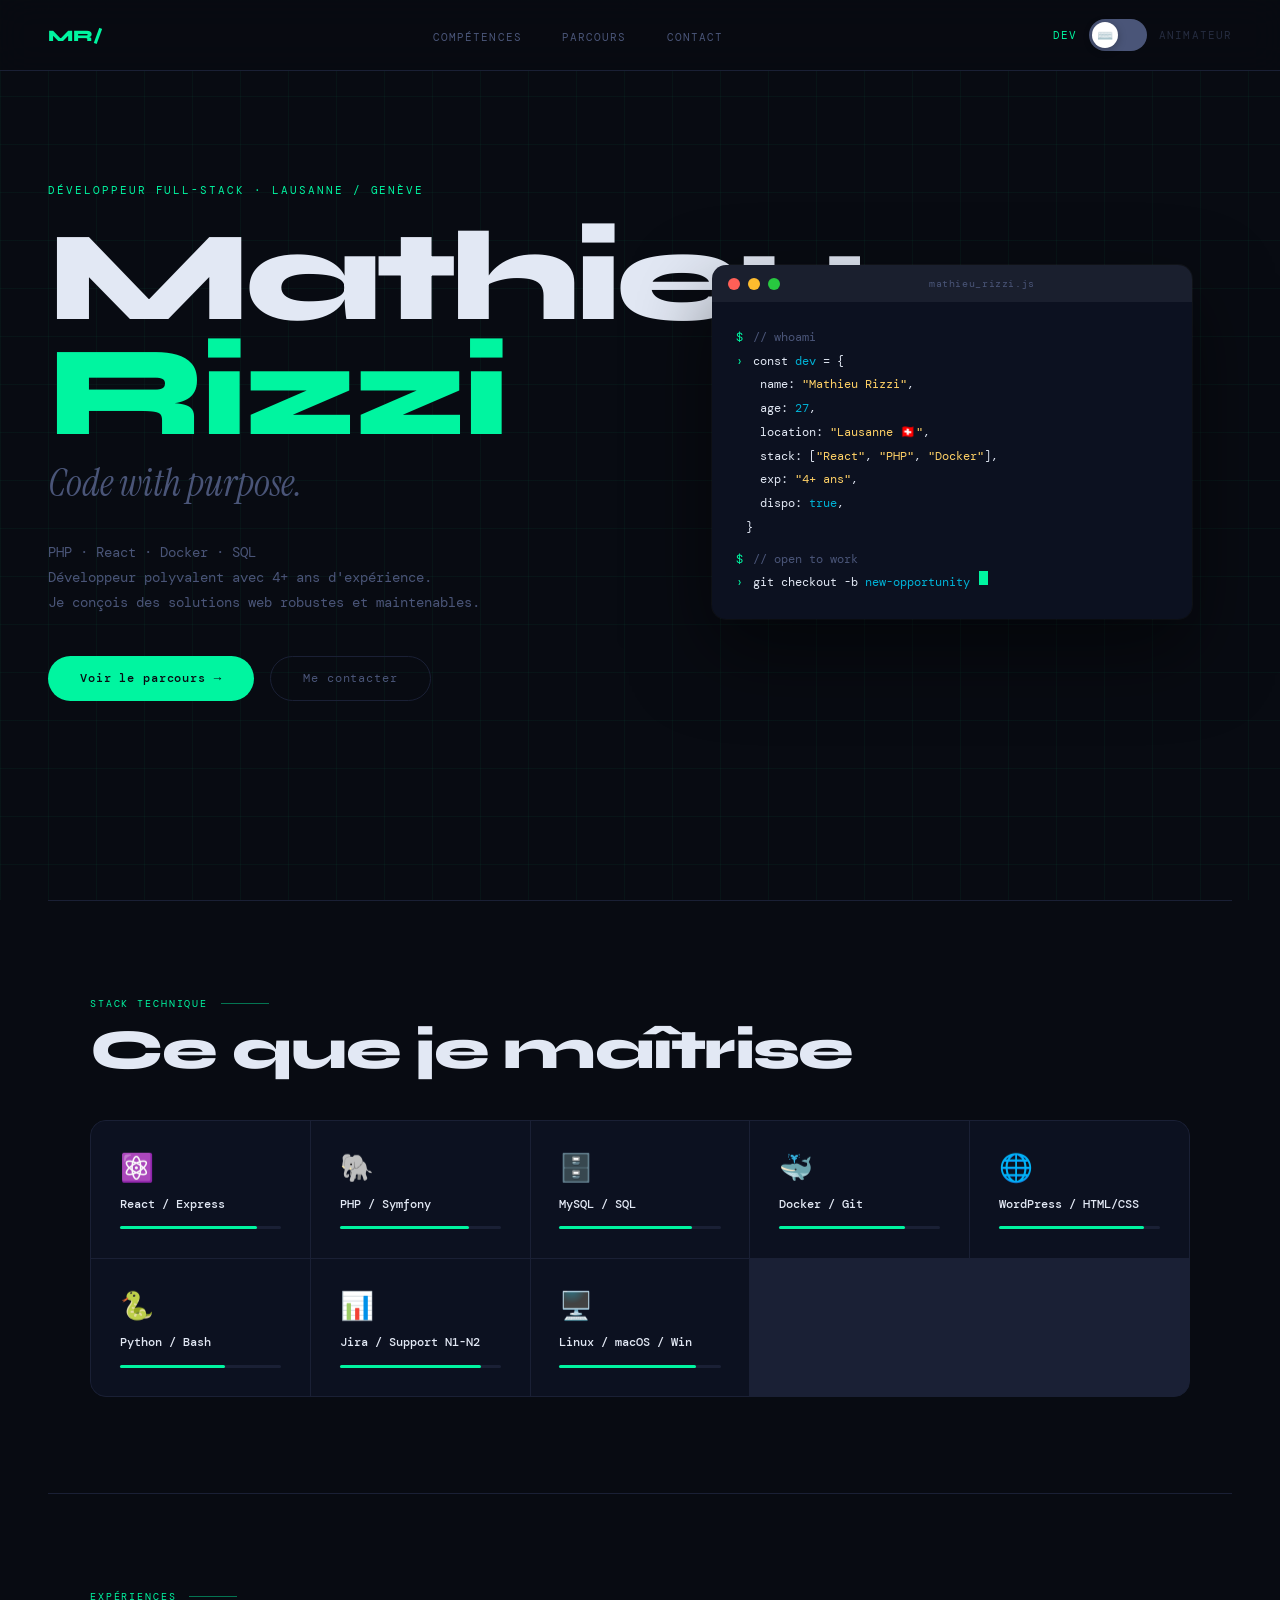
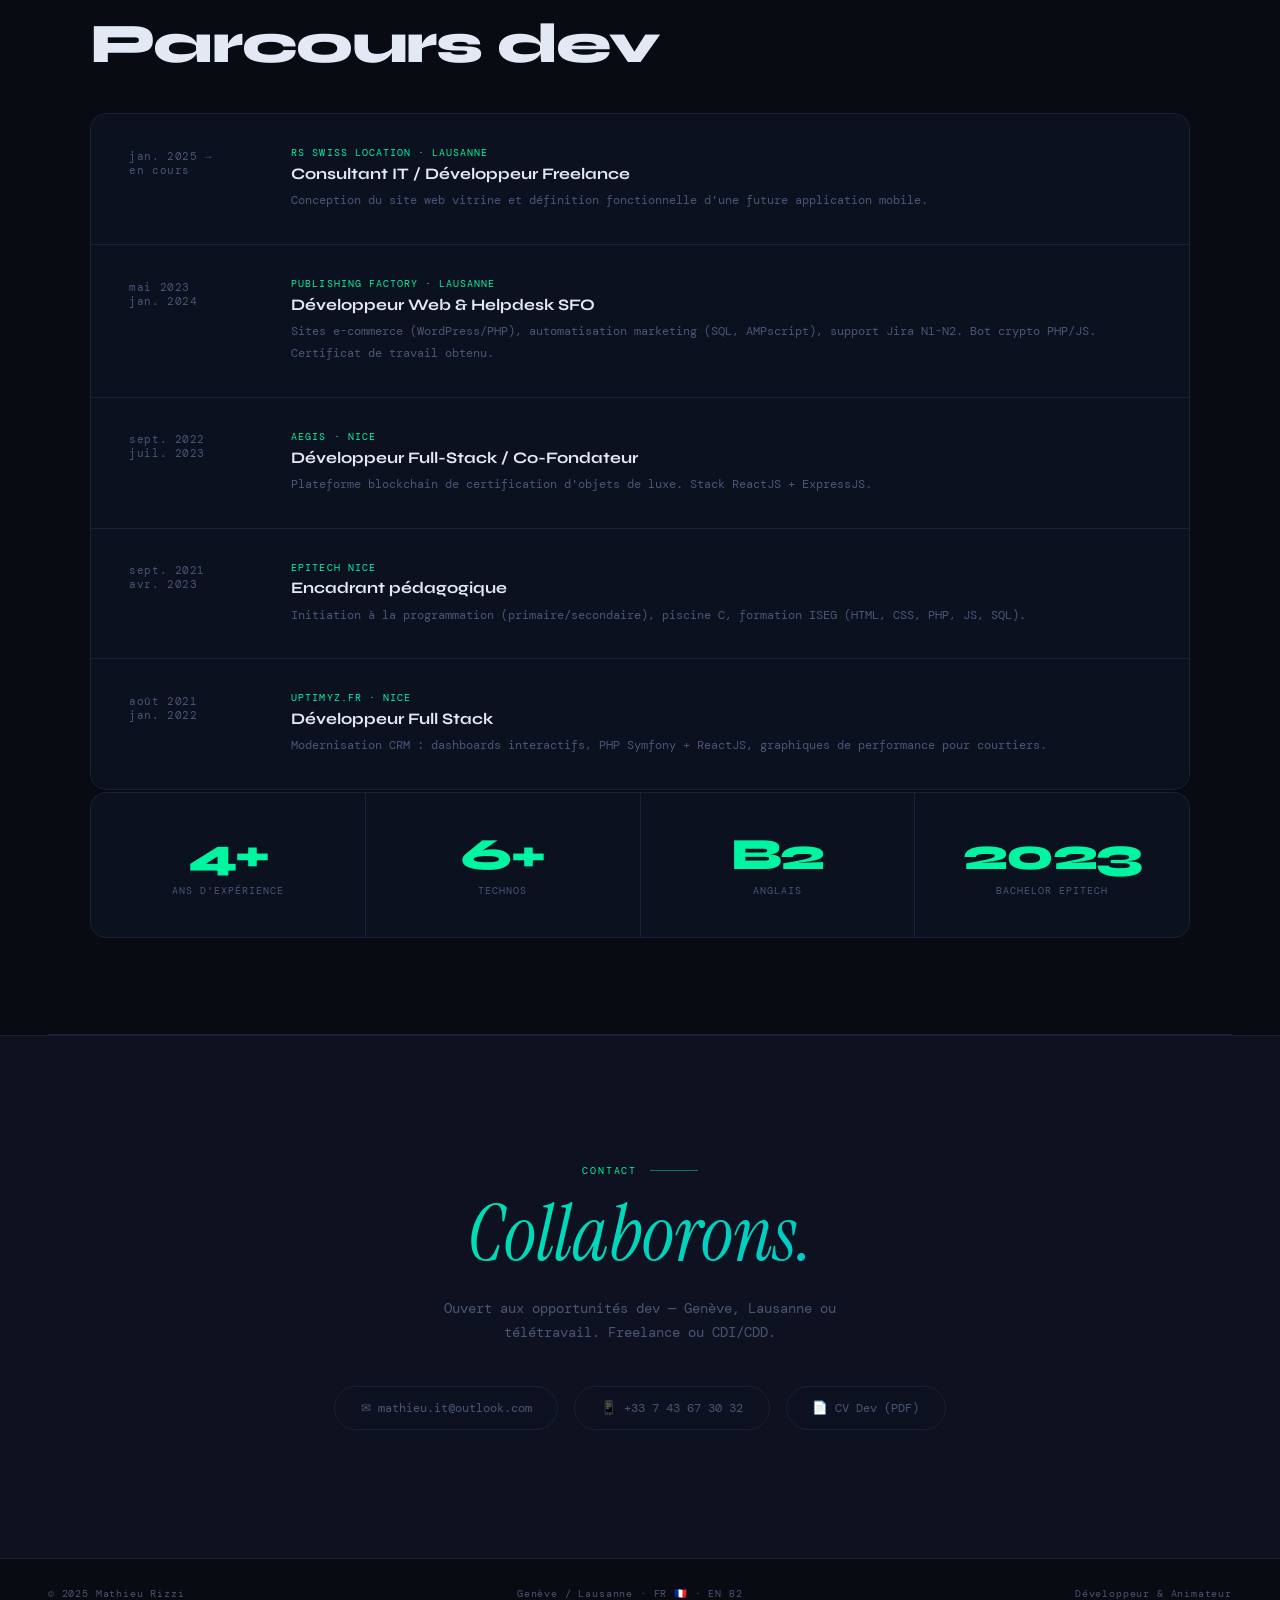
==== portfolio_mathieu_rizzi_v3.html @ 030a3e60 "first push" ====
<!DOCTYPE html>
<html lang="fr">
<head>
<meta charset="UTF-8">
<meta name="viewport" content="width=device-width, initial-scale=1.0">
<title>Mathieu Rizzi</title>
<link rel="preconnect" href="https://fonts.googleapis.com">
<link href="https://fonts.googleapis.com/css2?family=Syne:wght@400;700;800&family=DM+Mono:wght@400;500&family=Nunito:wght@400;700;800;900&family=Instrument+Serif:ital@1&display=swap" rel="stylesheet">

<style>
/* ============================================================
   VARIABLES — jamais utilisées comme "actives", seulement comme
   constantes référencées par les sélecteurs .dev-mode / .anim-mode
   ============================================================ */
:root {
  --dev-bg:      #080b12;
  --dev-surface: #0e1220;
  --dev-border:  #1a2035;
  --dev-accent:  #00f5a0;
  --dev-accent2: #00b4d8;
  --dev-text:    #e2e8f4;
  --dev-muted:   #4a5578;
  --dev-card:    #0c1120;

  --anim-bg:      #fff8f0;
  --anim-surface: #ffffff;
  --anim-border:  #fde8d4;
  --anim-accent:  #ff6b35;
  --anim-accent2: #ffd166;
  --anim-text:    #1a1206;
  --anim-muted:   #a08060;
  --anim-card:    #ffffff;
}

*, *::before, *::after { box-sizing: border-box; margin: 0; padding: 0; }
html { scroll-behavior: smooth; }

/* ---- BODY : couleurs de fond pilotées par la classe ---- */
body {
  font-family: 'DM Mono', monospace;
  overflow-x: hidden;
  min-height: 100vh;
  transition: background 0.65s ease, color 0.65s ease;
}
body.dev-mode  { background: var(--dev-bg);  color: var(--dev-text); }
body.anim-mode { background: var(--anim-bg); color: var(--anim-text); font-family: 'Nunito', sans-serif; }

/* ============================================================
   RIPPLE OVERLAY
   ============================================================ */
.ripple-overlay {
  position: fixed;
  border-radius: 50%;
  pointer-events: none;
  z-index: 9999;
  transform: scale(0);
  opacity: 0;
}

/* ============================================================
   CONTENU SWITCHABLE
   Le conteneur parent est position:relative avec min-height
   pour éviter le layout-shift. Les enfants cachés utilisent
   visibility+opacity, PAS position:absolute.
   ============================================================ */
.switch-wrap {
  position: relative;
}
.dev-content,
.anim-content {
  transition: opacity 0.45s ease, visibility 0.45s ease;
}
/* DEV visible */
body.dev-mode  .dev-content  { opacity: 1; visibility: visible; pointer-events: auto; height: auto; overflow: visible; }
body.dev-mode  .anim-content { opacity: 0; visibility: hidden;  pointer-events: none; height: 0;    overflow: hidden;  }
/* ANIM visible */
body.anim-mode .anim-content { opacity: 1; visibility: visible; pointer-events: auto; height: auto; overflow: visible; }
body.anim-mode .dev-content  { opacity: 0; visibility: hidden;  pointer-events: none; height: 0;    overflow: hidden;  }

/* ============================================================
   TOGGLE iOS
   ============================================================ */
.mode-toggle-wrap {
  display: flex;
  align-items: center;
  gap: 0.75rem;
  flex-shrink: 0;
}
.mode-label {
  font-size: 0.68rem;
  letter-spacing: 0.1em;
  text-transform: uppercase;
  transition: color 0.4s, opacity 0.4s;
  white-space: nowrap;
}
body.dev-mode  .mode-label.lbl-dev  { color: var(--dev-accent);  opacity: 1; }
body.dev-mode  .mode-label.lbl-anim { color: var(--dev-muted);   opacity: 0.45; }
body.anim-mode .mode-label.lbl-anim { color: var(--anim-accent); opacity: 1; }
body.anim-mode .mode-label.lbl-dev  { color: var(--anim-muted);  opacity: 0.45; }

.ios-toggle {
  position: relative;
  width: 58px;
  height: 32px;
  cursor: pointer;
  flex-shrink: 0;
}
.ios-toggle input { opacity: 0; width: 0; height: 0; position: absolute; }

.ios-track {
  position: absolute;
  inset: 0;
  border-radius: 100px;
  background: var(--dev-muted);
  transition: background 0.4s ease;
}
.ios-toggle input:checked ~ .ios-track { background: var(--anim-accent); }

.ios-thumb {
  position: absolute;
  top: 3px; left: 3px;
  width: 26px; height: 26px;
  border-radius: 50%;
  background: #fff;
  box-shadow: 0 2px 8px rgba(0,0,0,0.28);
  transition: transform 0.38s cubic-bezier(0.34,1.56,0.64,1);
  z-index: 2;
  display: flex;
  align-items: center;
  justify-content: center;
  font-size: 13px;
  user-select: none;
}
.ios-toggle input:checked ~ .ios-thumb { transform: translateX(26px); }

/* ============================================================
   NAV
   ============================================================ */
nav {
  position: fixed;
  top: 0; left: 0; right: 0;
  z-index: 200;
  padding: 1.2rem 3rem;
  display: flex;
  justify-content: space-between;
  align-items: center;
  backdrop-filter: blur(16px);
  -webkit-backdrop-filter: blur(16px);
  transition: background 0.65s, border-color 0.65s;
}
body.dev-mode  nav { background: rgba(8,11,18,0.88);    border-bottom: 1px solid var(--dev-border); }
body.anim-mode nav { background: rgba(255,248,240,0.92); border-bottom: 1px solid var(--anim-border); }

.nav-logo {
  font-family: 'Syne', sans-serif;
  font-weight: 800;
  font-size: 1rem;
  text-decoration: none;
  transition: color 0.45s;
}
body.dev-mode  .nav-logo { color: var(--dev-accent); font-family: 'Syne', sans-serif; }
body.anim-mode .nav-logo { color: var(--anim-accent); font-family: 'Nunito', sans-serif; }

.nav-links {
  display: flex;
  list-style: none;
  gap: 2.5rem;
}
.nav-links a {
  font-size: 0.68rem;
  letter-spacing: 0.1em;
  text-transform: uppercase;
  text-decoration: none;
  transition: color 0.4s;
}
body.dev-mode  .nav-links a       { color: var(--dev-muted); }
body.dev-mode  .nav-links a:hover { color: var(--dev-text); }
body.anim-mode .nav-links a       { color: var(--anim-muted); font-family: 'Nunito', sans-serif; }
body.anim-mode .nav-links a:hover { color: var(--anim-text); }

/* ============================================================
   HERO
   ============================================================ */
.hero {
  min-height: 100vh;
  display: flex;
  flex-direction: column;
  justify-content: center;
  padding: 7rem 3rem 4rem;
  position: relative;
  overflow: hidden;
}
.hero .switch-wrap {
  display: grid;
  grid-template-columns: 1fr 1fr;
  align-items: center;
  gap: 4rem;
  width: 100%;
}
/* Les contenus left/right partagent la même zone gauche */
.hero-left { min-width: 0; }
.hero-right {
  display: flex;
  align-items: center;
  justify-content: center;
}

/* ---- Terminal (dev) ---- */
.terminal {
  width: 100%;
  max-width: 480px;
  border-radius: 14px;
  overflow: hidden;
  box-shadow: 0 32px 80px rgba(0,0,0,0.5), 0 0 0 1px rgba(255,255,255,0.04);
  animation: termFloat 5s ease-in-out infinite;
}
@keyframes termFloat {
  0%,100% { transform: translateY(0);    }
  50%      { transform: translateY(-10px); }
}
.terminal-bar {
  background: #1a1f2e;
  padding: 0.75rem 1rem;
  display: flex;
  align-items: center;
  gap: 0.5rem;
}
.term-dot { width: 12px; height: 12px; border-radius: 50%; }
.term-dot.r { background: #ff5f57; }
.term-dot.y { background: #febc2e; }
.term-dot.g { background: #28c840; }
.terminal-title { flex: 1; text-align: center; font-size: 0.65rem; color: #4a5578; letter-spacing: 0.06em; }
.terminal-body {
  background: #0c1120;
  padding: 1.5rem;
  font-family: 'DM Mono', monospace;
  font-size: 0.78rem;
  line-height: 1.9;
}
.t-line { display: flex; gap: 0.6rem; }
.t-prompt { color: #00f5a0; flex-shrink: 0; }
.t-cmd    { color: #e2e8f4; }
.t-comment{ color: #4a5578; }
.t-val    { color: #00b4d8; }
.t-str    { color: #ffd166; }
.t-cursor {
  display: inline-block;
  width: 9px; height: 1.1em;
  background: #00f5a0;
  vertical-align: text-bottom;
  animation: blink 1.1s step-end infinite;
}
@keyframes blink { 0%,100%{opacity:1} 50%{opacity:0} }

/* ---- Anim card (animateur) ---- */
.anim-card-hero {
  width: 100%;
  max-width: 420px;
  animation: cardFloat 5s ease-in-out infinite;
}
@keyframes cardFloat {
  0%,100% { transform: translateY(0) rotate(0deg); }
  50%      { transform: translateY(-10px) rotate(0.5deg); }
}
.anim-photo-placeholder {
  width: 100%;
  aspect-ratio: 4/3;
  border-radius: 20px;
  background: linear-gradient(135deg, #fde8d4, #ffd166 60%, #ffb347);
  display: flex;
  align-items: center;
  justify-content: center;
  font-size: 5rem;
  margin-bottom: 1.2rem;
  position: relative;
  overflow: hidden;
  box-shadow: 0 20px 60px rgba(255,107,53,0.2);
}
.anim-photo-placeholder::after {
  content: '';
  position: absolute;
  inset: 0;
  background: linear-gradient(to bottom, transparent 60%, rgba(255,107,53,0.15));
}
.anim-badges {
  display: flex;
  flex-wrap: wrap;
  gap: 0.6rem;
}
.anim-badge {
  padding: 0.5rem 1rem;
  border-radius: 100px;
  font-family: 'Nunito', sans-serif;
  font-size: 0.8rem;
  font-weight: 700;
  display: flex;
  align-items: center;
  gap: 0.4rem;
  transition: transform 0.2s;
}
.anim-badge:hover { transform: scale(1.06); }
.anim-badge.orange { background: rgba(255,107,53,0.12); color: var(--anim-accent); border: 1.5px solid rgba(255,107,53,0.25); }
.anim-badge.yellow { background: rgba(255,209,102,0.18); color: #c47c00;          border: 1.5px solid rgba(255,209,102,0.4); }
.anim-badge.green  { background: rgba(80,200,120,0.12);  color: #2a7a4a;          border: 1.5px solid rgba(80,200,120,0.3); }

/* Backgrounds */
.hero-bg-dev,
.hero-bg-anim {
  position: absolute;
  inset: 0;
  pointer-events: none;
  transition: opacity 0.7s ease;
}
.hero-bg-dev {
  background-image:
    linear-gradient(rgba(0,245,160,0.04) 1px, transparent 1px),
    linear-gradient(90deg, rgba(0,245,160,0.04) 1px, transparent 1px);
  background-size: 48px 48px;
}
.hero-bg-anim {
  background:
    radial-gradient(ellipse 70% 60% at 80% 50%, rgba(255,209,102,0.2) 0%, transparent 60%),
    radial-gradient(ellipse 50% 50% at 20% 80%, rgba(255,107,53,0.14) 0%, transparent 50%);
}
body.dev-mode  .hero-bg-dev  { opacity: 1; }
body.dev-mode  .hero-bg-anim { opacity: 0; }
body.anim-mode .hero-bg-anim { opacity: 1; }
body.anim-mode .hero-bg-dev  { opacity: 0; }

/* Particles container */
#particles {
  position: absolute;
  inset: 0;
  pointer-events: none;
  overflow: hidden;
}
.code-particle {
  position: absolute;
  font-size: 0.62rem;
  color: rgba(0,245,160,0.2);
  font-family: 'DM Mono', monospace;
  pointer-events: none;
  animation: floatUp linear infinite;
  white-space: nowrap;
}
.emoji-particle {
  position: absolute;
  pointer-events: none;
  animation: floatEmoji ease-in-out infinite alternate;
  line-height: 1;
}
@keyframes floatUp {
  from { transform: translateY(105vh); }
  to   { transform: translateY(-10vh); }
}
@keyframes floatEmoji {
  from { transform: translateY(0)    rotate(-6deg); }
  to   { transform: translateY(-18px) rotate(6deg); }
}

/* Hero text */
.hero-eyebrow {
  font-size: 0.68rem;
  letter-spacing: 0.18em;
  text-transform: uppercase;
  margin-bottom: 1.4rem;
  transition: color 0.5s;
}
body.dev-mode  .hero-eyebrow { color: var(--dev-accent); font-family: 'DM Mono', monospace; }
body.anim-mode .hero-eyebrow { color: var(--anim-accent); font-family: 'Nunito', sans-serif; font-size: 0.9rem; }

.hero-name {
  font-family: 'Syne', sans-serif;
  font-weight: 800;
  font-size: clamp(3.5rem, 10vw, 10rem);
  line-height: 0.9;
  letter-spacing: -0.04em;
  margin-bottom: 0.5rem;
  transition: color 0.5s, font-family 0.01s;
}
body.dev-mode  .hero-name        { color: var(--dev-text); font-family: 'Syne', sans-serif; }
body.anim-mode .hero-name        { color: var(--anim-text); font-family: 'Nunito', sans-serif; letter-spacing: -0.02em; }
body.dev-mode  .hero-name .acc   { color: var(--dev-accent); }
body.anim-mode .hero-name .acc   { color: var(--anim-accent); }

.hero-role {
  font-family: 'Instrument Serif', serif;
  font-style: italic;
  font-size: clamp(1.2rem, 3vw, 2.4rem);
  margin-bottom: 2rem;
  transition: color 0.5s;
}
body.dev-mode  .hero-role { color: var(--dev-muted); }
body.anim-mode .hero-role { color: var(--anim-muted); }

.hero-desc {
  font-size: 0.85rem;
  line-height: 1.85;
  max-width: 480px;
  margin-bottom: 2.5rem;
  transition: color 0.5s;
}
body.dev-mode  .hero-desc { color: var(--dev-muted); font-family: 'DM Mono', monospace; }
body.anim-mode .hero-desc { color: var(--anim-muted); font-family: 'Nunito', sans-serif; font-size: 1rem; }

/* ============================================================
   BOUTONS
   ============================================================ */
.hero-cta {
  display: flex;
  gap: 1rem;
  flex-wrap: wrap;
}
.btn-primary, .btn-secondary {
  padding: 0.85rem 2rem;
  border-radius: 100px;
  text-decoration: none;
  cursor: pointer;
  border: none;
  display: inline-flex;
  align-items: center;
  gap: 0.5rem;
  transition: all 0.28s;
  font-size: 0.78rem;
  letter-spacing: 0.07em;
}
body.dev-mode  .btn-primary { background: var(--dev-accent); color: #080b12; font-family: 'DM Mono', monospace; font-weight: 500; }
body.dev-mode  .btn-primary:hover { background: #22ffb8; transform: translateY(-2px); box-shadow: 0 8px 28px rgba(0,245,160,0.3); }
body.anim-mode .btn-primary { background: var(--anim-accent); color: #fff; font-family: 'Nunito', sans-serif; font-weight: 800; font-size: 0.92rem; }
body.anim-mode .btn-primary:hover { background: #ff5218; transform: translateY(-2px); box-shadow: 0 8px 28px rgba(255,107,53,0.3); }

body.dev-mode  .btn-secondary { border: 1px solid var(--dev-border);  color: var(--dev-muted);  background: transparent; font-family: 'DM Mono', monospace; }
body.dev-mode  .btn-secondary:hover { border-color: var(--dev-muted); color: var(--dev-text); }
body.anim-mode .btn-secondary { border: 2px solid var(--anim-border); color: var(--anim-muted); background: transparent; font-family: 'Nunito', sans-serif; font-weight: 700; font-size: 0.92rem; }
body.anim-mode .btn-secondary:hover { border-color: var(--anim-accent); color: var(--anim-accent); }

/* ============================================================
   SECTIONS
   ============================================================ */
section { padding: 6rem 3rem; }
.section-inner { max-width: 1100px; margin: 0 auto; }

.section-eyebrow {
  font-size: 0.65rem;
  letter-spacing: 0.18em;
  text-transform: uppercase;
  margin-bottom: 0.7rem;
  display: flex;
  align-items: center;
  gap: 0.8rem;
  transition: color 0.5s;
}
.section-eyebrow::after {
  content: '';
  height: 1px;
  width: 48px;
  transition: background 0.5s, opacity 0.5s;
}
body.dev-mode  .section-eyebrow       { color: var(--dev-accent); }
body.dev-mode  .section-eyebrow::after { background: var(--dev-accent); opacity: 0.45; }
body.anim-mode .section-eyebrow       { color: var(--anim-accent); font-family: 'Nunito', sans-serif; font-size: 0.82rem; }
body.anim-mode .section-eyebrow::after { background: var(--anim-accent); opacity: 0.5; }

.section-title {
  font-weight: 800;
  font-size: clamp(2rem, 4.5vw, 3.5rem);
  letter-spacing: -0.03em;
  line-height: 1.05;
  margin-bottom: 2.5rem;
  transition: color 0.5s;
}
body.dev-mode  .section-title { color: var(--dev-text);  font-family: 'Syne', sans-serif; }
body.anim-mode .section-title { color: var(--anim-text); font-family: 'Nunito', sans-serif; }

/* ============================================================
   SKILLS GRID
   ============================================================ */
.skills-grid {
  display: grid;
  grid-template-columns: repeat(auto-fill, minmax(195px, 1fr));
  gap: 1px;
  border-radius: 16px;
  overflow: hidden;
  transition: background 0.5s, border-color 0.5s;
}
body.dev-mode  .skills-grid { background: var(--dev-border);  border: 1px solid var(--dev-border); }
body.anim-mode .skills-grid { background: var(--anim-border); border: 2px solid var(--anim-border); border-radius: 20px; }

.skill-card {
  padding: 1.8rem;
  transition: background 0.4s;
}
body.dev-mode  .skill-card       { background: var(--dev-card); }
body.dev-mode  .skill-card:hover { background: #111825; }
body.anim-mode .skill-card       { background: var(--anim-card); }
body.anim-mode .skill-card:hover { background: #fff3ea; }

.skill-icon  { font-size: 1.7rem; margin-bottom: 0.7rem; display: block; }
.skill-name  { font-size: 0.78rem; font-weight: 500; transition: color 0.5s; }
body.dev-mode  .skill-name { color: var(--dev-text); font-family: 'DM Mono', monospace; }
body.anim-mode .skill-name { color: var(--anim-text); font-family: 'Nunito', sans-serif; font-weight: 800; font-size: 0.88rem; }

.skill-bar { height: 3px; border-radius: 100px; margin-top: 0.9rem; position: relative; transition: background 0.5s; }
body.dev-mode  .skill-bar { background: var(--dev-border); }
body.anim-mode .skill-bar { background: var(--anim-border); }

.skill-fill { position: absolute; top: 0; left: 0; height: 100%; border-radius: 100px; transition: background 0.5s; }
body.dev-mode  .skill-fill { background: var(--dev-accent); }
body.anim-mode .skill-fill { background: var(--anim-accent); }

/* ============================================================
   EXPERIENCE LIST
   ============================================================ */
.exp-list {
  display: flex;
  flex-direction: column;
  gap: 1px;
  border-radius: 16px;
  overflow: hidden;
  transition: background 0.5s;
}
body.dev-mode  .exp-list { background: var(--dev-border);  border: 1px solid var(--dev-border); }
body.anim-mode .exp-list { background: var(--anim-border); border: 2px solid var(--anim-border); border-radius: 20px; }

.exp-card {
  padding: 2rem 2.4rem;
  display: grid;
  grid-template-columns: 130px 1fr;
  gap: 2rem;
  align-items: start;
  position: relative;
  transition: background 0.3s;
}
.exp-card::before {
  content: '';
  position: absolute;
  left: 0; top: 0; bottom: 0;
  width: 3px;
  opacity: 0;
  transition: opacity 0.3s, background 0.5s;
}
body.dev-mode  .exp-card          { background: var(--dev-card); }
body.dev-mode  .exp-card:hover    { background: #111825; }
body.dev-mode  .exp-card::before  { background: var(--dev-accent); }
body.anim-mode .exp-card          { background: var(--anim-card); }
body.anim-mode .exp-card:hover    { background: #fff8f5; }
body.anim-mode .exp-card::before  { background: var(--anim-accent); border-radius: 0 3px 3px 0; }
.exp-card:hover::before { opacity: 1; }

.exp-date {
  font-size: 0.68rem;
  letter-spacing: 0.05em;
  padding-top: 0.15rem;
  transition: color 0.5s;
}
body.dev-mode  .exp-date { color: var(--dev-muted); font-family: 'DM Mono', monospace; }
body.anim-mode .exp-date { color: var(--anim-muted); font-family: 'Nunito', sans-serif; }

.exp-company {
  font-size: 0.64rem;
  letter-spacing: 0.1em;
  text-transform: uppercase;
  margin-bottom: 0.3rem;
  transition: color 0.5s;
}
body.dev-mode  .exp-company { color: var(--dev-accent); font-family: 'DM Mono', monospace; }
body.anim-mode .exp-company { color: var(--anim-accent); font-family: 'Nunito', sans-serif; font-size: 0.78rem; }

.exp-role {
  font-weight: 700;
  font-size: 1rem;
  margin-bottom: 0.45rem;
  transition: color 0.5s;
}
body.dev-mode  .exp-role { color: var(--dev-text);  font-family: 'Syne', sans-serif; }
body.anim-mode .exp-role { color: var(--anim-text); font-family: 'Nunito', sans-serif; font-size: 1.05rem; }

.exp-desc {
  font-size: 0.78rem;
  line-height: 1.75;
  transition: color 0.5s;
}
body.dev-mode  .exp-desc { color: var(--dev-muted); font-family: 'DM Mono', monospace; }
body.anim-mode .exp-desc { color: var(--anim-muted); font-family: 'Nunito', sans-serif; font-size: 0.88rem; }

/* ============================================================
   STATS
   ============================================================ */
.stats-band {
  display: grid;
  grid-template-columns: repeat(4, 1fr);
  gap: 1px;
  border-radius: 16px;
  overflow: hidden;
  margin-top: 1.5px;
  transition: background 0.5s;
}
body.dev-mode  .stats-band { background: var(--dev-border);  border: 1px solid var(--dev-border); }
body.anim-mode .stats-band { background: var(--anim-border); border: 2px solid var(--anim-border); border-radius: 20px; }

.stat-box { padding: 2.5rem 1rem; text-align: center; transition: background 0.5s; }
body.dev-mode  .stat-box { background: var(--dev-card); }
body.anim-mode .stat-box { background: var(--anim-card); }

.stat-num {
  font-family: 'Syne', sans-serif;
  font-weight: 800;
  font-size: 2.8rem;
  letter-spacing: -0.04em;
  line-height: 1;
  margin-bottom: 0.4rem;
  transition: color 0.5s;
}
body.dev-mode  .stat-num { color: var(--dev-accent); font-family: 'Syne', sans-serif; }
body.anim-mode .stat-num { color: var(--anim-accent); font-family: 'Nunito', sans-serif; }

.stat-lbl {
  font-size: 0.62rem;
  letter-spacing: 0.1em;
  text-transform: uppercase;
  transition: color 0.5s;
}
body.dev-mode  .stat-lbl { color: var(--dev-muted); }
body.anim-mode .stat-lbl { color: var(--anim-muted); font-family: 'Nunito', sans-serif; }

/* ============================================================
   DIVIDER
   ============================================================ */
.divider {
  height: 1px;
  margin: 0 3rem;
  transition: background 0.5s;
}
body.dev-mode  .divider { background: var(--dev-border); }
body.anim-mode .divider { background: var(--anim-border); }

/* ============================================================
   CONTACT
   ============================================================ */
.contact-section {
  text-align: center;
  padding: 8rem 3rem;
  transition: background 0.65s, border-color 0.5s;
}
body.dev-mode  .contact-section { background: var(--dev-surface);  border-top: 1px solid var(--dev-border); }
body.anim-mode .contact-section { background: var(--anim-surface); border-top: 2px solid var(--anim-border); }

.contact-big {
  font-size: clamp(2.5rem, 6vw, 6rem);
  line-height: 1;
  margin-bottom: 1.5rem;
  transition: color 0.5s;
}
body.dev-mode .contact-big {
  font-family: 'Instrument Serif', serif;
  font-style: italic;
  background: linear-gradient(135deg, var(--dev-accent), var(--dev-accent2));
  -webkit-background-clip: text;
  -webkit-text-fill-color: transparent;
  background-clip: text;
}
body.anim-mode .contact-big {
  font-family: 'Nunito', sans-serif;
  font-weight: 900;
  color: var(--anim-text);
  -webkit-text-fill-color: var(--anim-text);
}

.contact-sub {
  font-size: 0.85rem;
  line-height: 1.8;
  max-width: 420px;
  margin: 0 auto 2.5rem;
  transition: color 0.5s;
}
body.dev-mode  .contact-sub { color: var(--dev-muted); font-family: 'DM Mono', monospace; }
body.anim-mode .contact-sub { color: var(--anim-muted); font-family: 'Nunito', sans-serif; font-size: 1rem; }

.contact-row {
  display: flex;
  justify-content: center;
  gap: 1rem;
  flex-wrap: wrap;
}
.contact-chip {
  display: inline-flex;
  align-items: center;
  gap: 0.5rem;
  padding: 0.8rem 1.6rem;
  border-radius: 100px;
  text-decoration: none;
  font-size: 0.78rem;
  transition: all 0.28s;
}
body.dev-mode  .contact-chip       { border: 1px solid var(--dev-border); color: var(--dev-muted); background: transparent; font-family: 'DM Mono', monospace; }
body.dev-mode  .contact-chip:hover { border-color: var(--dev-accent); color: var(--dev-accent); transform: translateY(-3px); box-shadow: 0 6px 20px rgba(0,245,160,0.15); }
body.anim-mode .contact-chip       { border: 2px solid var(--anim-border); color: var(--anim-muted); background: transparent; font-family: 'Nunito', sans-serif; font-weight: 700; font-size: 0.9rem; }
body.anim-mode .contact-chip:hover { border-color: var(--anim-accent); color: var(--anim-accent); transform: translateY(-3px); box-shadow: 0 6px 20px rgba(255,107,53,0.2); }

/* ============================================================
   FOOTER
   ============================================================ */
footer {
  padding: 1.8rem 3rem;
  display: flex;
  justify-content: space-between;
  align-items: center;
  font-size: 0.65rem;
  letter-spacing: 0.08em;
  transition: background 0.65s, border-color 0.5s, color 0.5s;
}
body.dev-mode  footer { background: var(--dev-bg); border-top: 1px solid var(--dev-border);  color: var(--dev-muted); font-family: 'DM Mono', monospace; }
body.anim-mode footer { background: var(--anim-bg); border-top: 1px solid var(--anim-border); color: var(--anim-muted); font-family: 'Nunito', sans-serif; font-size: 0.78rem; }

/* ============================================================
   SCROLL REVEAL
   ============================================================ */
.reveal {
  opacity: 0;
  transform: translateY(24px);
  transition: opacity 0.65s, transform 0.65s;
}
.reveal.visible { opacity: 1; transform: none; }

/* ============================================================
   RESPONSIVE — TABLETTE (≤ 1024px)
   ============================================================ */
@media (max-width: 1024px) {
  .hero .switch-wrap { gap: 2.5rem; }
  .terminal-body { font-size: 0.72rem; }
  .skills-grid { grid-template-columns: repeat(auto-fill, minmax(170px, 1fr)); }
}

/* ============================================================
   RESPONSIVE — TABLET PORTRAIT / PHABLET (≤ 900px)
   ============================================================ */
@media (max-width: 900px) {
  /* Hero : une seule colonne, élément droit caché */
  .hero .switch-wrap { grid-template-columns: 1fr; }
  .hero-right { display: none; }

  /* Nav : cacher les liens, garder le toggle visible */
  .nav-links { display: none; }
  nav { padding: 1rem 1.5rem; gap: 1rem; }

  /* Sections */
  section { padding: 4.5rem 2rem; }
  .divider { margin: 0 2rem; }

  /* Stats : 2 colonnes */
  .stats-band { grid-template-columns: repeat(2, 1fr); }

  /* Skills : 2 colonnes */
  .skills-grid { grid-template-columns: repeat(2, 1fr); }

  /* Exp : colonne unique */
  .exp-card { grid-template-columns: 1fr; gap: 0.3rem; padding: 1.6rem 1.8rem; }
  .exp-date { font-size: 0.65rem; padding-top: 0; }

  /* Contact */
  .contact-section { padding: 5rem 2rem; }
  .contact-row { flex-direction: column; align-items: center; }

  /* Footer */
  footer { padding: 1.5rem 2rem; flex-direction: column; gap: 0.6rem; text-align: center; }
}

/* ============================================================
   RESPONSIVE — MOBILE (≤ 600px)
   ============================================================ */
@media (max-width: 600px) {
  /* Nav : toggle compact */
  nav { padding: 0.9rem 1.2rem; }
  .nav-logo { font-size: 0.9rem; }
  .mode-label { font-size: 0.6rem; letter-spacing: 0.06em; }
  .ios-toggle { width: 48px; height: 26px; }
  .ios-thumb  { width: 20px; height: 20px; top: 3px; left: 3px; font-size: 11px; }
  .ios-toggle input:checked ~ .ios-thumb { transform: translateX(22px); }

  /* Hero */
  .hero { padding: 5.5rem 1.2rem 3rem; min-height: 100svh; }
  .hero-eyebrow { font-size: 0.6rem; margin-bottom: 1rem; }
  .hero-name { font-size: clamp(3rem, 16vw, 5rem); }
  .hero-role { font-size: clamp(1rem, 4.5vw, 1.5rem); margin-bottom: 1.4rem; }
  .hero-desc { font-size: 0.8rem; line-height: 1.7; margin-bottom: 2rem; }
  .hero-cta { flex-direction: column; gap: 0.75rem; }
  .btn-primary, .btn-secondary { justify-content: center; padding: 0.9rem 1.5rem; font-size: 0.82rem; }

  /* Sections */
  section { padding: 3.5rem 1.2rem; }
  .divider { margin: 0 1.2rem; }
  .section-title { font-size: clamp(1.7rem, 8vw, 2.8rem); margin-bottom: 1.8rem; }

  /* Skills : 1 colonne */
  .skills-grid { grid-template-columns: 1fr; }
  .skill-card { padding: 1.3rem 1.4rem; display: flex; align-items: center; gap: 1rem; }
  .skill-icon { font-size: 1.4rem; margin-bottom: 0; flex-shrink: 0; }
  .skill-bar  { margin-top: 0.4rem; }

  /* Exp */
  .exp-list { border-radius: 14px; }
  .exp-card { padding: 1.4rem 1.2rem; }
  .exp-role { font-size: 0.95rem; }
  .exp-desc { font-size: 0.76rem; }

  /* Stats : 2 colonnes serrées */
  .stats-band { grid-template-columns: repeat(2, 1fr); border-radius: 14px; }
  .stat-box { padding: 1.6rem 0.8rem; }
  .stat-num { font-size: 2.2rem; }
  .stat-lbl { font-size: 0.58rem; }

  /* Contact */
  .contact-section { padding: 4rem 1.2rem; }
  .contact-big { font-size: clamp(2rem, 12vw, 3.5rem); }
  .contact-sub { font-size: 0.82rem; }
  .contact-chip { width: 100%; justify-content: center; }

  /* Footer */
  footer { padding: 1.2rem; font-size: 0.62rem; }
}
</style>
</head>

<!-- body commence toujours en dev-mode -->
<body class="dev-mode">

<div class="ripple-overlay" id="ripple"></div>

<!-- ============================================================
     NAV
     ============================================================ -->
<nav>
  <a href="#" class="nav-logo" id="navLogo">MR/</a>
  <ul class="nav-links">
    <li><a href="#skills">Compétences</a></li>
    <li><a href="#experience">Parcours</a></li>
    <li><a href="#contact">Contact</a></li>
  </ul>
  <div class="mode-toggle-wrap">
    <span class="mode-label lbl-dev">Dev</span>
    <label class="ios-toggle" title="Changer de profil">
      <input type="checkbox" id="modeSwitch">
      <div class="ios-track"></div>
      <div class="ios-thumb" id="thumbIcon">⌨️</div>
    </label>
    <span class="mode-label lbl-anim">Animateur</span>
  </div>
</nav>

<!-- ============================================================
     HERO
     ============================================================ -->
<section class="hero" id="home">
  <div class="hero-bg-dev"></div>
  <div class="hero-bg-anim"></div>
  <div id="particles"></div>

  <div class="switch-wrap">

    <!-- ===== DEV : texte gauche + terminal droite ===== -->
    <div class="dev-content hero-left">
      <div class="hero-eyebrow">Développeur Full-Stack · Lausanne / Genève</div>
      <h1 class="hero-name">Mathieu<br><span class="acc">Rizzi</span></h1>
      <div class="hero-role">Code with purpose.</div>
      <p class="hero-desc">PHP · React · Docker · SQL<br>
      Développeur polyvalent avec 4+ ans d'expérience.<br>Je conçois des solutions web robustes et maintenables.</p>
      <div class="hero-cta">
        <a href="#experience" class="btn-primary">Voir le parcours →</a>
        <a href="#contact" class="btn-secondary">Me contacter</a>
      </div>
    </div>

    <div class="dev-content hero-right">
      <div class="terminal">
        <div class="terminal-bar">
          <div class="term-dot r"></div>
          <div class="term-dot y"></div>
          <div class="term-dot g"></div>
          <div class="terminal-title">mathieu_rizzi.js</div>
        </div>
        <div class="terminal-body">
          <div class="t-line"><span class="t-prompt">$</span><span class="t-comment">// whoami</span></div>
          <div class="t-line"><span class="t-prompt">›</span><span class="t-cmd">const <span class="t-val">dev</span> = {</span></div>
          <div class="t-line"><span class="t-prompt"> </span><span class="t-cmd">&nbsp;&nbsp;name: <span class="t-str">"Mathieu Rizzi"</span>,</span></div>
          <div class="t-line"><span class="t-prompt"> </span><span class="t-cmd">&nbsp;&nbsp;age: <span class="t-val">27</span>,</span></div>
          <div class="t-line"><span class="t-prompt"> </span><span class="t-cmd">&nbsp;&nbsp;location: <span class="t-str">"Lausanne 🇨🇭"</span>,</span></div>
          <div class="t-line"><span class="t-prompt"> </span><span class="t-cmd">&nbsp;&nbsp;stack: [<span class="t-str">"React"</span>, <span class="t-str">"PHP"</span>, <span class="t-str">"Docker"</span>],</span></div>
          <div class="t-line"><span class="t-prompt"> </span><span class="t-cmd">&nbsp;&nbsp;exp: <span class="t-str">"4+ ans"</span>,</span></div>
          <div class="t-line"><span class="t-prompt"> </span><span class="t-cmd">&nbsp;&nbsp;dispo: <span class="t-val">true</span>,</span></div>
          <div class="t-line"><span class="t-prompt"> </span><span class="t-cmd">}</span></div>
          <div class="t-line" style="margin-top:0.5rem"><span class="t-prompt">$</span><span class="t-comment">// open to work</span></div>
          <div class="t-line"><span class="t-prompt">›</span><span class="t-cmd">git checkout -b <span class="t-val">new-opportunity</span></span><span class="t-cursor"></span></div>
        </div>
      </div>
    </div>

    <!-- ===== ANIM : texte gauche + carte droite ===== -->
    <div class="anim-content hero-left">
      <div class="hero-eyebrow">🎬 Animateur · Responsable de camp · Pédagogue</div>
      <h1 class="hero-name">Mathieu<br><span class="acc">Rizzi</span></h1>
      <div class="hero-role">L'aventure, c'est mon quotidien.</div>
      <p class="hero-desc">6 ans chez Evazion en Suisse romande 🏔️<br>
      Du caméraman au responsable de 60 enfants<br>et 13 moniteurs. BAFA. Créativité &amp; énergie !</p>
      <div class="hero-cta">
        <a href="#experience" class="btn-primary">🏕️ Voir le parcours</a>
        <a href="#contact" class="btn-secondary">Me contacter</a>
      </div>
    </div>

    <div class="anim-content hero-right">
      <div class="anim-card-hero">
        <div class="anim-photo-placeholder">🏕️</div>
        <div class="anim-badges">
          <div class="anim-badge orange">🏆 Resp. de camp 2025</div>
          <div class="anim-badge yellow">🎬 Moniteur Cinéma</div>
          <div class="anim-badge green">📜 BAFA certifié</div>
          <div class="anim-badge orange">👥 13 moniteurs managés</div>
          <div class="anim-badge yellow">⭐ 300+ enfants encadrés</div>
          <div class="anim-badge green">🏔️ 6 étés en Suisse</div>
        </div>
      </div>
    </div>

  </div>
</section>

<div class="divider"></div>

<!-- ============================================================
     SKILLS
     ============================================================ -->
<section id="skills">
  <div class="section-inner">
    <div class="switch-wrap">

      <div class="dev-content reveal">
        <div class="section-eyebrow">Stack technique</div>
        <h2 class="section-title">Ce que je maîtrise</h2>
        <div class="skills-grid">
          <div class="skill-card"><span class="skill-icon">⚛️</span><div class="skill-name">React / Express</div><div class="skill-bar"><div class="skill-fill" style="width:85%"></div></div></div>
          <div class="skill-card"><span class="skill-icon">🐘</span><div class="skill-name">PHP / Symfony</div><div class="skill-bar"><div class="skill-fill" style="width:80%"></div></div></div>
          <div class="skill-card"><span class="skill-icon">🗄️</span><div class="skill-name">MySQL / SQL</div><div class="skill-bar"><div class="skill-fill" style="width:82%"></div></div></div>
          <div class="skill-card"><span class="skill-icon">🐳</span><div class="skill-name">Docker / Git</div><div class="skill-bar"><div class="skill-fill" style="width:78%"></div></div></div>
          <div class="skill-card"><span class="skill-icon">🌐</span><div class="skill-name">WordPress / HTML/CSS</div><div class="skill-bar"><div class="skill-fill" style="width:90%"></div></div></div>
          <div class="skill-card"><span class="skill-icon">🐍</span><div class="skill-name">Python / Bash</div><div class="skill-bar"><div class="skill-fill" style="width:65%"></div></div></div>
          <div class="skill-card"><span class="skill-icon">📊</span><div class="skill-name">Jira / Support N1-N2</div><div class="skill-bar"><div class="skill-fill" style="width:88%"></div></div></div>
          <div class="skill-card"><span class="skill-icon">🖥️</span><div class="skill-name">Linux / macOS / Win</div><div class="skill-bar"><div class="skill-fill" style="width:85%"></div></div></div>
        </div>
      </div>

      <div class="anim-content reveal">
        <div class="section-eyebrow">🌟 Atouts</div>
        <h2 class="section-title">Ce que j'apporte</h2>
        <div class="skills-grid">
          <div class="skill-card"><span class="skill-icon">🎭</span><div class="skill-name">Animation & activités</div><div class="skill-bar"><div class="skill-fill" style="width:95%"></div></div></div>
          <div class="skill-card"><span class="skill-icon">🎬</span><div class="skill-name">Cinéma & multimédia</div><div class="skill-bar"><div class="skill-fill" style="width:88%"></div></div></div>
          <div class="skill-card"><span class="skill-icon">👥</span><div class="skill-name">Gestion d'équipe</div><div class="skill-bar"><div class="skill-fill" style="width:90%"></div></div></div>
          <div class="skill-card"><span class="skill-icon">🏕️</span><div class="skill-name">Logistique de camp</div><div class="skill-bar"><div class="skill-fill" style="width:92%"></div></div></div>
          <div class="skill-card"><span class="skill-icon">📚</span><div class="skill-name">Pédagogie</div><div class="skill-bar"><div class="skill-fill" style="width:90%"></div></div></div>
          <div class="skill-card"><span class="skill-icon">💬</span><div class="skill-name">Comm. parents/équipe</div><div class="skill-bar"><div class="skill-fill" style="width:85%"></div></div></div>
          <div class="skill-card"><span class="skill-icon">🔧</span><div class="skill-name">Adaptation & résilience</div><div class="skill-bar"><div class="skill-fill" style="width:95%"></div></div></div>
          <div class="skill-card"><span class="skill-icon">📜</span><div class="skill-name">BAFA (Parties 1 & 2)</div><div class="skill-bar"><div class="skill-fill" style="width:100%"></div></div></div>
        </div>
      </div>

    </div>
  </div>
</section>

<div class="divider"></div>

<!-- ============================================================
     EXPERIENCE
     ============================================================ -->
<section id="experience">
  <div class="section-inner">
    <div class="switch-wrap">

      <div class="dev-content reveal">
        <div class="section-eyebrow">Expériences</div>
        <h2 class="section-title">Parcours dev</h2>
        <div class="exp-list">
          <div class="exp-card">
            <div class="exp-date">jan. 2025 →<br>en cours</div>
            <div><div class="exp-company">RS Swiss Location · Lausanne</div><div class="exp-role">Consultant IT / Développeur Freelance</div><div class="exp-desc">Conception du site web vitrine et définition fonctionnelle d'une future application mobile.</div></div>
          </div>
          <div class="exp-card">
            <div class="exp-date">mai 2023<br>jan. 2024</div>
            <div><div class="exp-company">Publishing Factory · Lausanne</div><div class="exp-role">Développeur Web & Helpdesk SFO</div><div class="exp-desc">Sites e-commerce (WordPress/PHP), automatisation marketing (SQL, AMPscript), support Jira N1-N2. Bot crypto PHP/JS. Certificat de travail obtenu.</div></div>
          </div>
          <div class="exp-card">
            <div class="exp-date">sept. 2022<br>juil. 2023</div>
            <div><div class="exp-company">AEGIS · Nice</div><div class="exp-role">Développeur Full-Stack / Co-Fondateur</div><div class="exp-desc">Plateforme blockchain de certification d'objets de luxe. Stack ReactJS + ExpressJS.</div></div>
          </div>
          <div class="exp-card">
            <div class="exp-date">sept. 2021<br>avr. 2023</div>
            <div><div class="exp-company">Epitech Nice</div><div class="exp-role">Encadrant pédagogique</div><div class="exp-desc">Initiation à la programmation (primaire/secondaire), piscine C, formation ISEG (HTML, CSS, PHP, JS, SQL).</div></div>
          </div>
          <div class="exp-card">
            <div class="exp-date">août 2021<br>jan. 2022</div>
            <div><div class="exp-company">Uptimyz.fr · Nice</div><div class="exp-role">Développeur Full Stack</div><div class="exp-desc">Modernisation CRM : dashboards interactifs, PHP Symfony + ReactJS, graphiques de performance pour courtiers.</div></div>
          </div>
        </div>
        <div class="stats-band">
          <div class="stat-box"><div class="stat-num">4+</div><div class="stat-lbl">Ans d'expérience</div></div>
          <div class="stat-box"><div class="stat-num">6+</div><div class="stat-lbl">Technos</div></div>
          <div class="stat-box"><div class="stat-num">B2</div><div class="stat-lbl">Anglais</div></div>
          <div class="stat-box"><div class="stat-num">2023</div><div class="stat-lbl">Bachelor Epitech</div></div>
        </div>
      </div>

      <div class="anim-content reveal">
        <div class="section-eyebrow">🏕️ Expériences</div>
        <h2 class="section-title">Parcours animation</h2>
        <div class="exp-list">
          <div class="exp-card">
            <div class="exp-date">Été 2025</div>
            <div><div class="exp-company">Evazion · Champéry (VS)</div><div class="exp-role">🏆 Responsable de camp</div><div class="exp-desc">60 enfants encadrés, 13 moniteurs supervisés. Organisation logistique et pédagogique complète. Médiation, imprévus, relation prestataires et parents. Certificat obtenu.</div></div>
          </div>
          <div class="exp-card">
            <div class="exp-date">Été 2024</div>
            <div><div class="exp-company">Evazion · Suisse romande</div><div class="exp-role">🥈 Adjoint responsable de camp</div><div class="exp-desc">Soutien au chef de camp, observation terrain, accompagnement moniteurs, appui organisationnel. 2 mois. Certificat obtenu.</div></div>
          </div>
          <div class="exp-card">
            <div class="exp-date">2020 – 2023</div>
            <div><div class="exp-company">Evazion · Suisse romande</div><div class="exp-role">🎬 Moniteur Cinéma / Multimédia</div><div class="exp-desc">Ateliers créatifs (scénario, tournage, montage), encadrement adolescents, gestion contenu photo/vidéo et réseaux sociaux. 3 étés + 9 mois. Attestations obtenues.</div></div>
          </div>
          <div class="exp-card">
            <div class="exp-date">2019</div>
            <div><div class="exp-company">Evazion · Suisse romande</div><div class="exp-role">📹 Moniteur / Caméraman Reporter</div><div class="exp-desc">Création de contenus visuels (vidéo, photo, diaporama). Gestion des réseaux sociaux du camp.</div></div>
          </div>
          <div class="exp-card">
            <div class="exp-date">2017 – 2020</div>
            <div><div class="exp-company">Menton & Roquebrun Cap Martin</div><div class="exp-role">🎨 Animateur Périscolaire</div><div class="exp-desc">Activités ludiques, sportives et créatives. Aide aux devoirs, coordination avec l'équipe éducative.</div></div>
          </div>
          <div class="exp-card">
            <div class="exp-date">2016</div>
            <div><div class="exp-company">Astrorama · Nice Côte d'Azur</div><div class="exp-role">🔭 Animateur Conférencier Astronomie</div><div class="exp-desc">Conférences et vulgarisation scientifique, ateliers interactifs, observations astronomiques publiques.</div></div>
          </div>
        </div>
        <div class="stats-band">
          <div class="stat-box"><div class="stat-num">6+</div><div class="stat-lbl">Ans d'animation</div></div>
          <div class="stat-box"><div class="stat-num">300+</div><div class="stat-lbl">Enfants encadrés</div></div>
          <div class="stat-box"><div class="stat-num">13</div><div class="stat-lbl">Moniteurs managés</div></div>
          <div class="stat-box"><div class="stat-num">BAFA</div><div class="stat-lbl">Diplôme obtenu</div></div>
        </div>
      </div>

    </div>
  </div>
</section>

<div class="divider"></div>

<!-- ============================================================
     CONTACT
     ============================================================ -->
<section class="contact-section" id="contact">
  <div class="switch-wrap">

    <div class="dev-content reveal">
      <div class="section-eyebrow" style="justify-content:center;margin-bottom:1.2rem">Contact</div>
      <div class="contact-big">Collaborons.</div>
      <p class="contact-sub">Ouvert aux opportunités dev — Genève, Lausanne ou télétravail. Freelance ou CDI/CDD.</p>
      <div class="contact-row">
        <a href="mailto:mathieu.it@outlook.com" class="contact-chip">✉ mathieu.it@outlook.com</a>
        <a href="tel:+33743673032" class="contact-chip">📱 +33 7 43 67 30 32</a>
        <a href="#" class="contact-chip">📄 CV Dev (PDF)</a>
      </div>
    </div>

    <div class="anim-content reveal">
      <div class="section-eyebrow" style="justify-content:center;margin-bottom:1.2rem">🙌 Contact</div>
      <div class="contact-big">On fait équipe ?</div>
      <p class="contact-sub">Disponible pour camps, séjours, missions d'animation ou encadrement — Suisse ou France.</p>
      <div class="contact-row">
        <a href="mailto:mathieu.it@outlook.com" class="contact-chip">✉ mathieu.it@outlook.com</a>
        <a href="tel:+33743673032" class="contact-chip">📱 +33 7 43 67 30 32</a>
        <a href="#" class="contact-chip">📄 CV Animateur (PDF)</a>
      </div>
    </div>

  </div>
</section>

<footer>
  <span>© 2025 Mathieu Rizzi</span>
  <span>Genève / Lausanne · FR 🇫🇷 · EN B2</span>
  <span>Développeur &amp; Animateur</span>
</footer>

<!-- ============================================================
     SCRIPT
     ============================================================ -->
<script>
const toggle    = document.getElementById('modeSwitch');
const body      = document.body;
const ripple    = document.getElementById('ripple');
const thumbIcon = document.getElementById('thumbIcon');
const navLogo   = document.getElementById('navLogo');

/* ---------- RIPPLE ---------- */
function fireRipple(isAnim, fromEl) {
  const rect = fromEl.getBoundingClientRect();
  const cx = rect.left + rect.width  / 2;
  const cy = rect.top  + rect.height / 2;
  const maxR = Math.sqrt(
    Math.max(cx, window.innerWidth  - cx) ** 2 +
    Math.max(cy, window.innerHeight - cy) ** 2
  ) * 2.2;

  const bg = isAnim ? '#fff3e8' : '#080b12';

  Object.assign(ripple.style, {
    width:      maxR + 'px',
    height:     maxR + 'px',
    left:       (cx - maxR / 2) + 'px',
    top:        (cy - maxR / 2) + 'px',
    background: bg,
    transition: 'none',
    transform:  'scale(0)',
    opacity:    '1',
  });

  // Force reflow
  ripple.getBoundingClientRect();

  ripple.style.transition = 'transform 0.75s cubic-bezier(0.4,0,0.2,1)';
  ripple.style.transform  = 'scale(1)';

  // Swap mode au milieu de l'animation
  setTimeout(() => {
    if (isAnim) {
      body.classList.replace('dev-mode', 'anim-mode');
      thumbIcon.textContent = '🎬';
      navLogo.textContent   = 'MR✨';
      stopParticles(); startEmojis();
    } else {
      body.classList.replace('anim-mode', 'dev-mode');
      thumbIcon.textContent = '⌨️';
      navLogo.textContent   = 'MR/';
      stopEmojis(); startParticles();
    }
  }, 340);

  // Fade out
  setTimeout(() => {
    ripple.style.transition = 'opacity 0.35s ease';
    ripple.style.opacity    = '0';
  }, 680);

  // Cleanup
  setTimeout(() => {
    ripple.style.transform = 'scale(0)';
    ripple.style.opacity   = '0';
  }, 1060);
}

toggle.addEventListener('change', function () {
  fireRipple(this.checked, this.closest('label'));
});

/* ---------- PARTICLES (dev) ---------- */
const snippets = [
  'const x = () => {}', 'git commit -m "fix"', 'npm install',
  'SELECT * FROM', 'docker compose up', 'export default',
  'async / await', '.then().catch()', 'import React',
  'php artisan', 'localhost:3000', '{ padding: 0 }',
  'git push origin', 'npm run dev', 'console.log(42)',
];
const pContainer = document.getElementById('particles');
let pInterval, pList = [];

function addParticle() {
  const el = document.createElement('div');
  el.className = 'code-particle';
  el.textContent = snippets[Math.floor(Math.random() * snippets.length)];
  const dur = 14 + Math.random() * 16;
  Object.assign(el.style, {
    left:              Math.random() * 96 + 'vw',
    animationDuration: dur + 's',
    opacity:           (0.07 + Math.random() * 0.13).toString(),
    fontSize:          (0.58 + Math.random() * 0.14) + 'rem',
  });
  pContainer.appendChild(el);
  pList.push(el);
  setTimeout(() => { el.remove(); pList = pList.filter(p => p !== el); }, dur * 1000);
}

function startParticles() {
  addParticle();
  pInterval = setInterval(() => { if (pList.length < 14) addParticle(); }, 1800);
}
function stopParticles() {
  clearInterval(pInterval);
  pList.forEach(p => { p.style.transition = 'opacity 0.4s'; p.style.opacity = '0'; });
  setTimeout(() => { pList.forEach(p => p.remove()); pList = []; }, 450);
}

/* ---------- EMOJIS (anim) ---------- */
const emojiSet = ['🏕️','🎬','⭐','🏔️','🎭','📸','🌟','🎪','🌈','🎨','🔭','🎯','🎶','🌿','🏊'];
let eList = [];

function addEmoji() {
  const el = document.createElement('div');
  el.className = 'emoji-particle';
  el.textContent = emojiSet[Math.floor(Math.random() * emojiSet.length)];
  const dur = 3 + Math.random() * 4;
  Object.assign(el.style, {
    left:              (4 + Math.random() * 90) + 'vw',
    top:               (8 + Math.random() * 76) + 'vh',
    animationDuration: dur + 's',
    animationDelay:    (Math.random() * 1.5) + 's',
    opacity:           (0.1 + Math.random() * 0.18).toString(),
    fontSize:          (1 + Math.random() * 1.2) + 'rem',
  });
  pContainer.appendChild(el);
  eList.push(el);
}
function startEmojis() { for (let i = 0; i < 14; i++) addEmoji(); }
function stopEmojis() {
  eList.forEach(e => { e.style.transition = 'opacity 0.35s'; e.style.opacity = '0'; });
  setTimeout(() => { eList.forEach(e => e.remove()); eList = []; }, 400);
}

// Démarrage
startParticles();

/* ---------- SCROLL REVEAL ---------- */
const obs = new IntersectionObserver(entries => {
  entries.forEach(e => { if (e.isIntersecting) e.target.classList.add('visible'); });
}, { threshold: 0.08 });
document.querySelectorAll('.reveal').forEach(el => obs.observe(el));
</script>
</body>
</html>
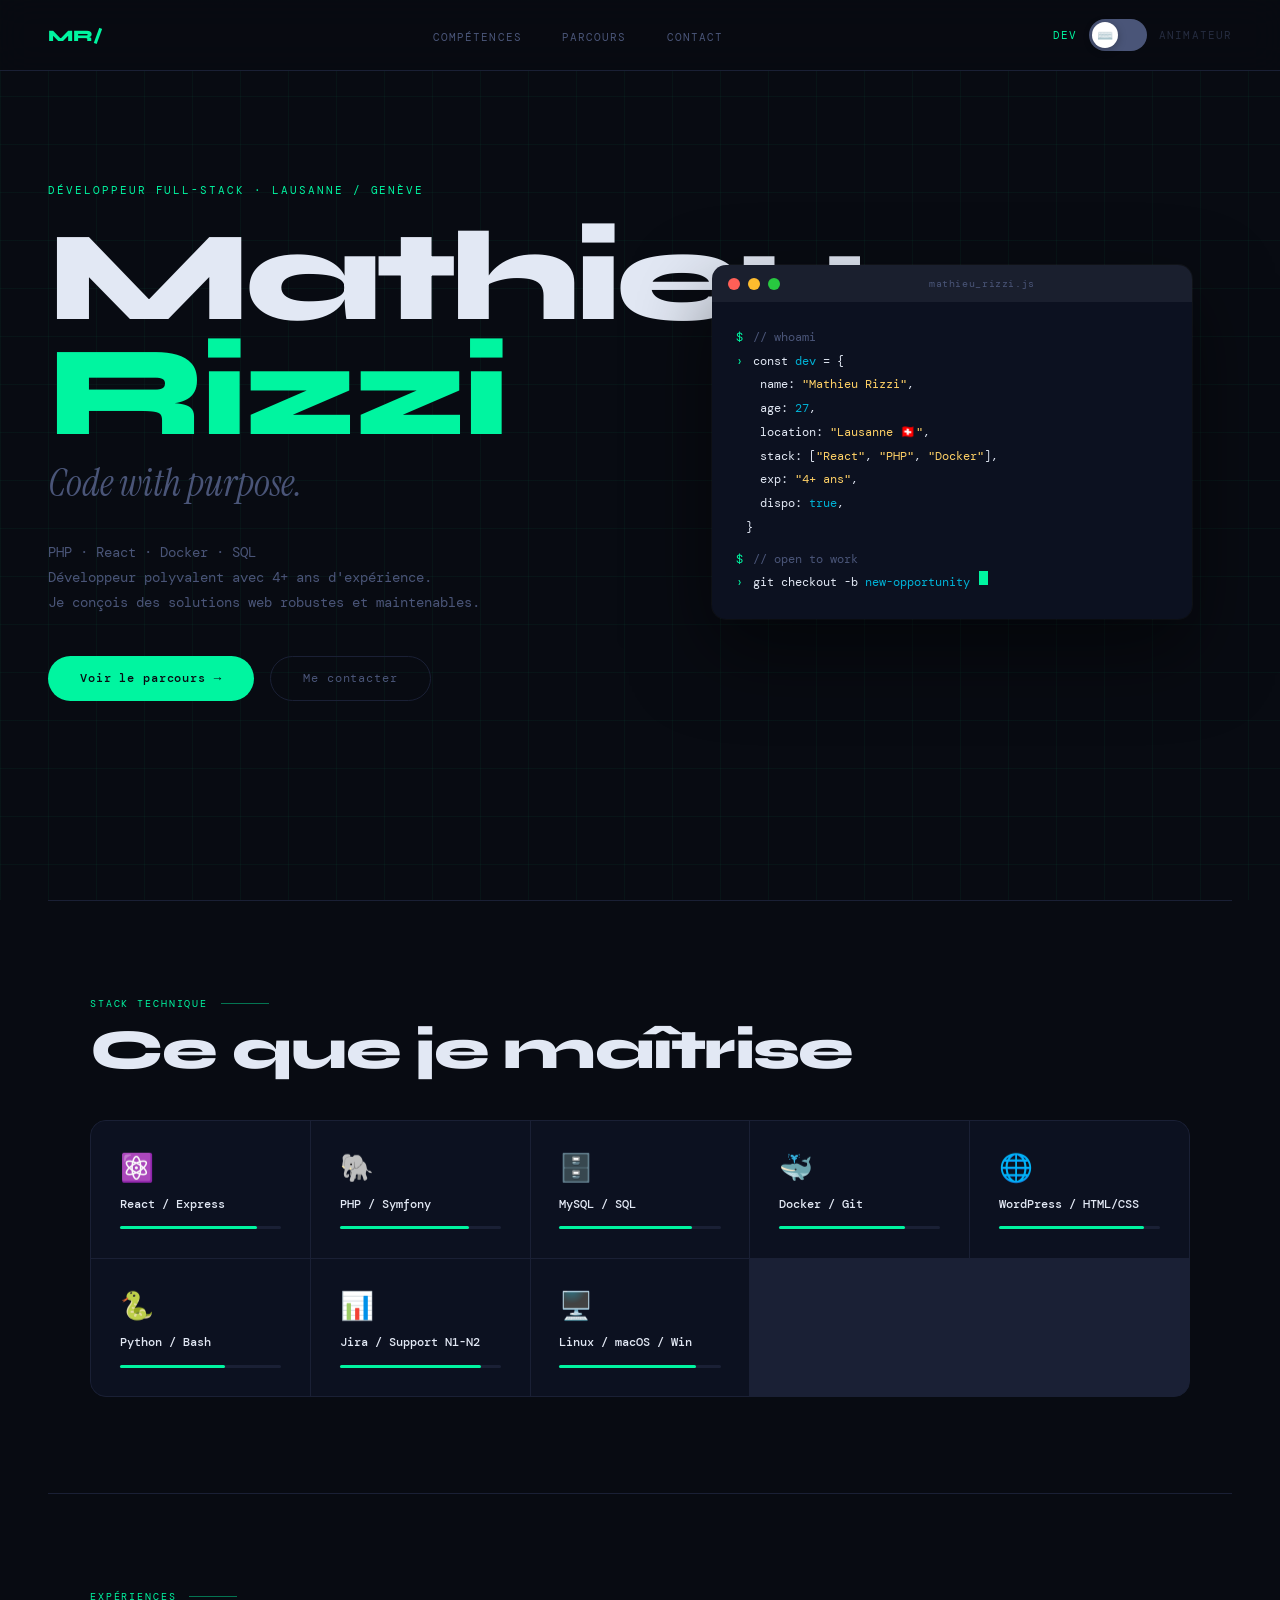
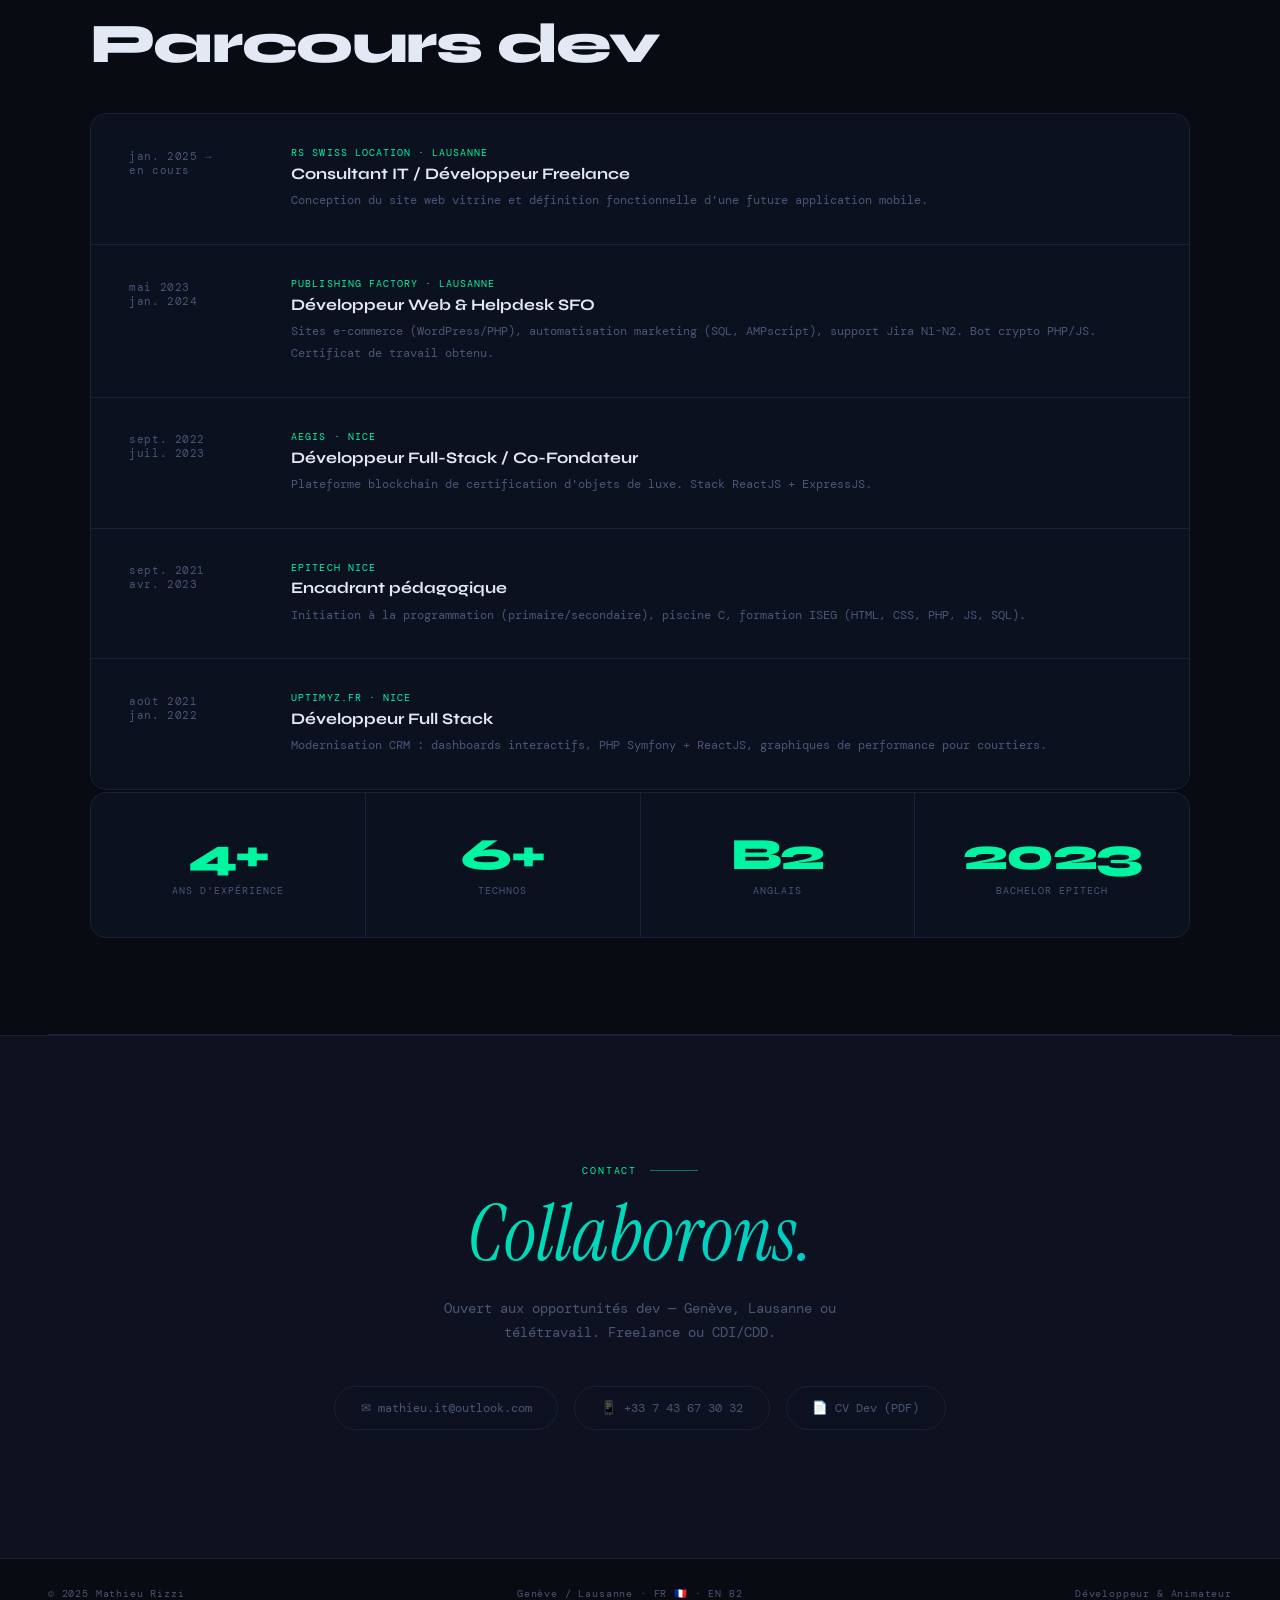
==== commit c16d6cc3: "refactor" ====
--- a/portfolio_mathieu_rizzi_v3.html
+++ b/portfolio_mathieu_rizzi_v3.html
@@ -7,818 +7,8 @@
 <link rel="preconnect" href="https://fonts.googleapis.com">
 <link href="https://fonts.googleapis.com/css2?family=Syne:wght@400;700;800&family=DM+Mono:wght@400;500&family=Nunito:wght@400;700;800;900&family=Instrument+Serif:ital@1&display=swap" rel="stylesheet">
 
-<style>
-/* ============================================================
-   VARIABLES — jamais utilisées comme "actives", seulement comme
-   constantes référencées par les sélecteurs .dev-mode / .anim-mode
-   ============================================================ */
-:root {
-  --dev-bg:      #080b12;
-  --dev-surface: #0e1220;
-  --dev-border:  #1a2035;
-  --dev-accent:  #00f5a0;
-  --dev-accent2: #00b4d8;
-  --dev-text:    #e2e8f4;
-  --dev-muted:   #4a5578;
-  --dev-card:    #0c1120;
-
-  --anim-bg:      #fff8f0;
-  --anim-surface: #ffffff;
-  --anim-border:  #fde8d4;
-  --anim-accent:  #ff6b35;
-  --anim-accent2: #ffd166;
-  --anim-text:    #1a1206;
-  --anim-muted:   #a08060;
-  --anim-card:    #ffffff;
-}
-
-*, *::before, *::after { box-sizing: border-box; margin: 0; padding: 0; }
-html { scroll-behavior: smooth; }
-
-/* ---- BODY : couleurs de fond pilotées par la classe ---- */
-body {
-  font-family: 'DM Mono', monospace;
-  overflow-x: hidden;
-  min-height: 100vh;
-  transition: background 0.65s ease, color 0.65s ease;
-}
-body.dev-mode  { background: var(--dev-bg);  color: var(--dev-text); }
-body.anim-mode { background: var(--anim-bg); color: var(--anim-text); font-family: 'Nunito', sans-serif; }
-
-/* ============================================================
-   RIPPLE OVERLAY
-   ============================================================ */
-.ripple-overlay {
-  position: fixed;
-  border-radius: 50%;
-  pointer-events: none;
-  z-index: 9999;
-  transform: scale(0);
-  opacity: 0;
-}
-
-/* ============================================================
-   CONTENU SWITCHABLE
-   Le conteneur parent est position:relative avec min-height
-   pour éviter le layout-shift. Les enfants cachés utilisent
-   visibility+opacity, PAS position:absolute.
-   ============================================================ */
-.switch-wrap {
-  position: relative;
-}
-.dev-content,
-.anim-content {
-  transition: opacity 0.45s ease, visibility 0.45s ease;
-}
-/* DEV visible */
-body.dev-mode  .dev-content  { opacity: 1; visibility: visible; pointer-events: auto; height: auto; overflow: visible; }
-body.dev-mode  .anim-content { opacity: 0; visibility: hidden;  pointer-events: none; height: 0;    overflow: hidden;  }
-/* ANIM visible */
-body.anim-mode .anim-content { opacity: 1; visibility: visible; pointer-events: auto; height: auto; overflow: visible; }
-body.anim-mode .dev-content  { opacity: 0; visibility: hidden;  pointer-events: none; height: 0;    overflow: hidden;  }
-
-/* ============================================================
-   TOGGLE iOS
-   ============================================================ */
-.mode-toggle-wrap {
-  display: flex;
-  align-items: center;
-  gap: 0.75rem;
-  flex-shrink: 0;
-}
-.mode-label {
-  font-size: 0.68rem;
-  letter-spacing: 0.1em;
-  text-transform: uppercase;
-  transition: color 0.4s, opacity 0.4s;
-  white-space: nowrap;
-}
-body.dev-mode  .mode-label.lbl-dev  { color: var(--dev-accent);  opacity: 1; }
-body.dev-mode  .mode-label.lbl-anim { color: var(--dev-muted);   opacity: 0.45; }
-body.anim-mode .mode-label.lbl-anim { color: var(--anim-accent); opacity: 1; }
-body.anim-mode .mode-label.lbl-dev  { color: var(--anim-muted);  opacity: 0.45; }
-
-.ios-toggle {
-  position: relative;
-  width: 58px;
-  height: 32px;
-  cursor: pointer;
-  flex-shrink: 0;
-}
-.ios-toggle input { opacity: 0; width: 0; height: 0; position: absolute; }
-
-.ios-track {
-  position: absolute;
-  inset: 0;
-  border-radius: 100px;
-  background: var(--dev-muted);
-  transition: background 0.4s ease;
-}
-.ios-toggle input:checked ~ .ios-track { background: var(--anim-accent); }
-
-.ios-thumb {
-  position: absolute;
-  top: 3px; left: 3px;
-  width: 26px; height: 26px;
-  border-radius: 50%;
-  background: #fff;
-  box-shadow: 0 2px 8px rgba(0,0,0,0.28);
-  transition: transform 0.38s cubic-bezier(0.34,1.56,0.64,1);
-  z-index: 2;
-  display: flex;
-  align-items: center;
-  justify-content: center;
-  font-size: 13px;
-  user-select: none;
-}
-.ios-toggle input:checked ~ .ios-thumb { transform: translateX(26px); }
-
-/* ============================================================
-   NAV
-   ============================================================ */
-nav {
-  position: fixed;
-  top: 0; left: 0; right: 0;
-  z-index: 200;
-  padding: 1.2rem 3rem;
-  display: flex;
-  justify-content: space-between;
-  align-items: center;
-  backdrop-filter: blur(16px);
-  -webkit-backdrop-filter: blur(16px);
-  transition: background 0.65s, border-color 0.65s;
-}
-body.dev-mode  nav { background: rgba(8,11,18,0.88);    border-bottom: 1px solid var(--dev-border); }
-body.anim-mode nav { background: rgba(255,248,240,0.92); border-bottom: 1px solid var(--anim-border); }
-
-.nav-logo {
-  font-family: 'Syne', sans-serif;
-  font-weight: 800;
-  font-size: 1rem;
-  text-decoration: none;
-  transition: color 0.45s;
-}
-body.dev-mode  .nav-logo { color: var(--dev-accent); font-family: 'Syne', sans-serif; }
-body.anim-mode .nav-logo { color: var(--anim-accent); font-family: 'Nunito', sans-serif; }
-
-.nav-links {
-  display: flex;
-  list-style: none;
-  gap: 2.5rem;
-}
-.nav-links a {
-  font-size: 0.68rem;
-  letter-spacing: 0.1em;
-  text-transform: uppercase;
-  text-decoration: none;
-  transition: color 0.4s;
-}
-body.dev-mode  .nav-links a       { color: var(--dev-muted); }
-body.dev-mode  .nav-links a:hover { color: var(--dev-text); }
-body.anim-mode .nav-links a       { color: var(--anim-muted); font-family: 'Nunito', sans-serif; }
-body.anim-mode .nav-links a:hover { color: var(--anim-text); }
-
-/* ============================================================
-   HERO
-   ============================================================ */
-.hero {
-  min-height: 100vh;
-  display: flex;
-  flex-direction: column;
-  justify-content: center;
-  padding: 7rem 3rem 4rem;
-  position: relative;
-  overflow: hidden;
-}
-.hero .switch-wrap {
-  display: grid;
-  grid-template-columns: 1fr 1fr;
-  align-items: center;
-  gap: 4rem;
-  width: 100%;
-}
-/* Les contenus left/right partagent la même zone gauche */
-.hero-left { min-width: 0; }
-.hero-right {
-  display: flex;
-  align-items: center;
-  justify-content: center;
-}
-
-/* ---- Terminal (dev) ---- */
-.terminal {
-  width: 100%;
-  max-width: 480px;
-  border-radius: 14px;
-  overflow: hidden;
-  box-shadow: 0 32px 80px rgba(0,0,0,0.5), 0 0 0 1px rgba(255,255,255,0.04);
-  animation: termFloat 5s ease-in-out infinite;
-}
-@keyframes termFloat {
-  0%,100% { transform: translateY(0);    }
-  50%      { transform: translateY(-10px); }
-}
-.terminal-bar {
-  background: #1a1f2e;
-  padding: 0.75rem 1rem;
-  display: flex;
-  align-items: center;
-  gap: 0.5rem;
-}
-.term-dot { width: 12px; height: 12px; border-radius: 50%; }
-.term-dot.r { background: #ff5f57; }
-.term-dot.y { background: #febc2e; }
-.term-dot.g { background: #28c840; }
-.terminal-title { flex: 1; text-align: center; font-size: 0.65rem; color: #4a5578; letter-spacing: 0.06em; }
-.terminal-body {
-  background: #0c1120;
-  padding: 1.5rem;
-  font-family: 'DM Mono', monospace;
-  font-size: 0.78rem;
-  line-height: 1.9;
-}
-.t-line { display: flex; gap: 0.6rem; }
-.t-prompt { color: #00f5a0; flex-shrink: 0; }
-.t-cmd    { color: #e2e8f4; }
-.t-comment{ color: #4a5578; }
-.t-val    { color: #00b4d8; }
-.t-str    { color: #ffd166; }
-.t-cursor {
-  display: inline-block;
-  width: 9px; height: 1.1em;
-  background: #00f5a0;
-  vertical-align: text-bottom;
-  animation: blink 1.1s step-end infinite;
-}
-@keyframes blink { 0%,100%{opacity:1} 50%{opacity:0} }
-
-/* ---- Anim card (animateur) ---- */
-.anim-card-hero {
-  width: 100%;
-  max-width: 420px;
-  animation: cardFloat 5s ease-in-out infinite;
-}
-@keyframes cardFloat {
-  0%,100% { transform: translateY(0) rotate(0deg); }
-  50%      { transform: translateY(-10px) rotate(0.5deg); }
-}
-.anim-photo-placeholder {
-  width: 100%;
-  aspect-ratio: 4/3;
-  border-radius: 20px;
-  background: linear-gradient(135deg, #fde8d4, #ffd166 60%, #ffb347);
-  display: flex;
-  align-items: center;
-  justify-content: center;
-  font-size: 5rem;
-  margin-bottom: 1.2rem;
-  position: relative;
-  overflow: hidden;
-  box-shadow: 0 20px 60px rgba(255,107,53,0.2);
-}
-.anim-photo-placeholder::after {
-  content: '';
-  position: absolute;
-  inset: 0;
-  background: linear-gradient(to bottom, transparent 60%, rgba(255,107,53,0.15));
-}
-.anim-badges {
-  display: flex;
-  flex-wrap: wrap;
-  gap: 0.6rem;
-}
-.anim-badge {
-  padding: 0.5rem 1rem;
-  border-radius: 100px;
-  font-family: 'Nunito', sans-serif;
-  font-size: 0.8rem;
-  font-weight: 700;
-  display: flex;
-  align-items: center;
-  gap: 0.4rem;
-  transition: transform 0.2s;
-}
-.anim-badge:hover { transform: scale(1.06); }
-.anim-badge.orange { background: rgba(255,107,53,0.12); color: var(--anim-accent); border: 1.5px solid rgba(255,107,53,0.25); }
-.anim-badge.yellow { background: rgba(255,209,102,0.18); color: #c47c00;          border: 1.5px solid rgba(255,209,102,0.4); }
-.anim-badge.green  { background: rgba(80,200,120,0.12);  color: #2a7a4a;          border: 1.5px solid rgba(80,200,120,0.3); }
-
-/* Backgrounds */
-.hero-bg-dev,
-.hero-bg-anim {
-  position: absolute;
-  inset: 0;
-  pointer-events: none;
-  transition: opacity 0.7s ease;
-}
-.hero-bg-dev {
-  background-image:
-    linear-gradient(rgba(0,245,160,0.04) 1px, transparent 1px),
-    linear-gradient(90deg, rgba(0,245,160,0.04) 1px, transparent 1px);
-  background-size: 48px 48px;
-}
-.hero-bg-anim {
-  background:
-    radial-gradient(ellipse 70% 60% at 80% 50%, rgba(255,209,102,0.2) 0%, transparent 60%),
-    radial-gradient(ellipse 50% 50% at 20% 80%, rgba(255,107,53,0.14) 0%, transparent 50%);
-}
-body.dev-mode  .hero-bg-dev  { opacity: 1; }
-body.dev-mode  .hero-bg-anim { opacity: 0; }
-body.anim-mode .hero-bg-anim { opacity: 1; }
-body.anim-mode .hero-bg-dev  { opacity: 0; }
-
-/* Particles container */
-#particles {
-  position: absolute;
-  inset: 0;
-  pointer-events: none;
-  overflow: hidden;
-}
-.code-particle {
-  position: absolute;
-  font-size: 0.62rem;
-  color: rgba(0,245,160,0.2);
-  font-family: 'DM Mono', monospace;
-  pointer-events: none;
-  animation: floatUp linear infinite;
-  white-space: nowrap;
-}
-.emoji-particle {
-  position: absolute;
-  pointer-events: none;
-  animation: floatEmoji ease-in-out infinite alternate;
-  line-height: 1;
-}
-@keyframes floatUp {
-  from { transform: translateY(105vh); }
-  to   { transform: translateY(-10vh); }
-}
-@keyframes floatEmoji {
-  from { transform: translateY(0)    rotate(-6deg); }
-  to   { transform: translateY(-18px) rotate(6deg); }
-}
-
-/* Hero text */
-.hero-eyebrow {
-  font-size: 0.68rem;
-  letter-spacing: 0.18em;
-  text-transform: uppercase;
-  margin-bottom: 1.4rem;
-  transition: color 0.5s;
-}
-body.dev-mode  .hero-eyebrow { color: var(--dev-accent); font-family: 'DM Mono', monospace; }
-body.anim-mode .hero-eyebrow { color: var(--anim-accent); font-family: 'Nunito', sans-serif; font-size: 0.9rem; }
-
-.hero-name {
-  font-family: 'Syne', sans-serif;
-  font-weight: 800;
-  font-size: clamp(3.5rem, 10vw, 10rem);
-  line-height: 0.9;
-  letter-spacing: -0.04em;
-  margin-bottom: 0.5rem;
-  transition: color 0.5s, font-family 0.01s;
-}
-body.dev-mode  .hero-name        { color: var(--dev-text); font-family: 'Syne', sans-serif; }
-body.anim-mode .hero-name        { color: var(--anim-text); font-family: 'Nunito', sans-serif; letter-spacing: -0.02em; }
-body.dev-mode  .hero-name .acc   { color: var(--dev-accent); }
-body.anim-mode .hero-name .acc   { color: var(--anim-accent); }
-
-.hero-role {
-  font-family: 'Instrument Serif', serif;
-  font-style: italic;
-  font-size: clamp(1.2rem, 3vw, 2.4rem);
-  margin-bottom: 2rem;
-  transition: color 0.5s;
-}
-body.dev-mode  .hero-role { color: var(--dev-muted); }
-body.anim-mode .hero-role { color: var(--anim-muted); }
-
-.hero-desc {
-  font-size: 0.85rem;
-  line-height: 1.85;
-  max-width: 480px;
-  margin-bottom: 2.5rem;
-  transition: color 0.5s;
-}
-body.dev-mode  .hero-desc { color: var(--dev-muted); font-family: 'DM Mono', monospace; }
-body.anim-mode .hero-desc { color: var(--anim-muted); font-family: 'Nunito', sans-serif; font-size: 1rem; }
-
-/* ============================================================
-   BOUTONS
-   ============================================================ */
-.hero-cta {
-  display: flex;
-  gap: 1rem;
-  flex-wrap: wrap;
-}
-.btn-primary, .btn-secondary {
-  padding: 0.85rem 2rem;
-  border-radius: 100px;
-  text-decoration: none;
-  cursor: pointer;
-  border: none;
-  display: inline-flex;
-  align-items: center;
-  gap: 0.5rem;
-  transition: all 0.28s;
-  font-size: 0.78rem;
-  letter-spacing: 0.07em;
-}
-body.dev-mode  .btn-primary { background: var(--dev-accent); color: #080b12; font-family: 'DM Mono', monospace; font-weight: 500; }
-body.dev-mode  .btn-primary:hover { background: #22ffb8; transform: translateY(-2px); box-shadow: 0 8px 28px rgba(0,245,160,0.3); }
-body.anim-mode .btn-primary { background: var(--anim-accent); color: #fff; font-family: 'Nunito', sans-serif; font-weight: 800; font-size: 0.92rem; }
-body.anim-mode .btn-primary:hover { background: #ff5218; transform: translateY(-2px); box-shadow: 0 8px 28px rgba(255,107,53,0.3); }
-
-body.dev-mode  .btn-secondary { border: 1px solid var(--dev-border);  color: var(--dev-muted);  background: transparent; font-family: 'DM Mono', monospace; }
-body.dev-mode  .btn-secondary:hover { border-color: var(--dev-muted); color: var(--dev-text); }
-body.anim-mode .btn-secondary { border: 2px solid var(--anim-border); color: var(--anim-muted); background: transparent; font-family: 'Nunito', sans-serif; font-weight: 700; font-size: 0.92rem; }
-body.anim-mode .btn-secondary:hover { border-color: var(--anim-accent); color: var(--anim-accent); }
-
-/* ============================================================
-   SECTIONS
-   ============================================================ */
-section { padding: 6rem 3rem; }
-.section-inner { max-width: 1100px; margin: 0 auto; }
-
-.section-eyebrow {
-  font-size: 0.65rem;
-  letter-spacing: 0.18em;
-  text-transform: uppercase;
-  margin-bottom: 0.7rem;
-  display: flex;
-  align-items: center;
-  gap: 0.8rem;
-  transition: color 0.5s;
-}
-.section-eyebrow::after {
-  content: '';
-  height: 1px;
-  width: 48px;
-  transition: background 0.5s, opacity 0.5s;
-}
-body.dev-mode  .section-eyebrow       { color: var(--dev-accent); }
-body.dev-mode  .section-eyebrow::after { background: var(--dev-accent); opacity: 0.45; }
-body.anim-mode .section-eyebrow       { color: var(--anim-accent); font-family: 'Nunito', sans-serif; font-size: 0.82rem; }
-body.anim-mode .section-eyebrow::after { background: var(--anim-accent); opacity: 0.5; }
-
-.section-title {
-  font-weight: 800;
-  font-size: clamp(2rem, 4.5vw, 3.5rem);
-  letter-spacing: -0.03em;
-  line-height: 1.05;
-  margin-bottom: 2.5rem;
-  transition: color 0.5s;
-}
-body.dev-mode  .section-title { color: var(--dev-text);  font-family: 'Syne', sans-serif; }
-body.anim-mode .section-title { color: var(--anim-text); font-family: 'Nunito', sans-serif; }
-
-/* ============================================================
-   SKILLS GRID
-   ============================================================ */
-.skills-grid {
-  display: grid;
-  grid-template-columns: repeat(auto-fill, minmax(195px, 1fr));
-  gap: 1px;
-  border-radius: 16px;
-  overflow: hidden;
-  transition: background 0.5s, border-color 0.5s;
-}
-body.dev-mode  .skills-grid { background: var(--dev-border);  border: 1px solid var(--dev-border); }
-body.anim-mode .skills-grid { background: var(--anim-border); border: 2px solid var(--anim-border); border-radius: 20px; }
-
-.skill-card {
-  padding: 1.8rem;
-  transition: background 0.4s;
-}
-body.dev-mode  .skill-card       { background: var(--dev-card); }
-body.dev-mode  .skill-card:hover { background: #111825; }
-body.anim-mode .skill-card       { background: var(--anim-card); }
-body.anim-mode .skill-card:hover { background: #fff3ea; }
-
-.skill-icon  { font-size: 1.7rem; margin-bottom: 0.7rem; display: block; }
-.skill-name  { font-size: 0.78rem; font-weight: 500; transition: color 0.5s; }
-body.dev-mode  .skill-name { color: var(--dev-text); font-family: 'DM Mono', monospace; }
-body.anim-mode .skill-name { color: var(--anim-text); font-family: 'Nunito', sans-serif; font-weight: 800; font-size: 0.88rem; }
-
-.skill-bar { height: 3px; border-radius: 100px; margin-top: 0.9rem; position: relative; transition: background 0.5s; }
-body.dev-mode  .skill-bar { background: var(--dev-border); }
-body.anim-mode .skill-bar { background: var(--anim-border); }
-
-.skill-fill { position: absolute; top: 0; left: 0; height: 100%; border-radius: 100px; transition: background 0.5s; }
-body.dev-mode  .skill-fill { background: var(--dev-accent); }
-body.anim-mode .skill-fill { background: var(--anim-accent); }
-
-/* ============================================================
-   EXPERIENCE LIST
-   ============================================================ */
-.exp-list {
-  display: flex;
-  flex-direction: column;
-  gap: 1px;
-  border-radius: 16px;
-  overflow: hidden;
-  transition: background 0.5s;
-}
-body.dev-mode  .exp-list { background: var(--dev-border);  border: 1px solid var(--dev-border); }
-body.anim-mode .exp-list { background: var(--anim-border); border: 2px solid var(--anim-border); border-radius: 20px; }
-
-.exp-card {
-  padding: 2rem 2.4rem;
-  display: grid;
-  grid-template-columns: 130px 1fr;
-  gap: 2rem;
-  align-items: start;
-  position: relative;
-  transition: background 0.3s;
-}
-.exp-card::before {
-  content: '';
-  position: absolute;
-  left: 0; top: 0; bottom: 0;
-  width: 3px;
-  opacity: 0;
-  transition: opacity 0.3s, background 0.5s;
-}
-body.dev-mode  .exp-card          { background: var(--dev-card); }
-body.dev-mode  .exp-card:hover    { background: #111825; }
-body.dev-mode  .exp-card::before  { background: var(--dev-accent); }
-body.anim-mode .exp-card          { background: var(--anim-card); }
-body.anim-mode .exp-card:hover    { background: #fff8f5; }
-body.anim-mode .exp-card::before  { background: var(--anim-accent); border-radius: 0 3px 3px 0; }
-.exp-card:hover::before { opacity: 1; }
-
-.exp-date {
-  font-size: 0.68rem;
-  letter-spacing: 0.05em;
-  padding-top: 0.15rem;
-  transition: color 0.5s;
-}
-body.dev-mode  .exp-date { color: var(--dev-muted); font-family: 'DM Mono', monospace; }
-body.anim-mode .exp-date { color: var(--anim-muted); font-family: 'Nunito', sans-serif; }
-
-.exp-company {
-  font-size: 0.64rem;
-  letter-spacing: 0.1em;
-  text-transform: uppercase;
-  margin-bottom: 0.3rem;
-  transition: color 0.5s;
-}
-body.dev-mode  .exp-company { color: var(--dev-accent); font-family: 'DM Mono', monospace; }
-body.anim-mode .exp-company { color: var(--anim-accent); font-family: 'Nunito', sans-serif; font-size: 0.78rem; }
-
-.exp-role {
-  font-weight: 700;
-  font-size: 1rem;
-  margin-bottom: 0.45rem;
-  transition: color 0.5s;
-}
-body.dev-mode  .exp-role { color: var(--dev-text);  font-family: 'Syne', sans-serif; }
-body.anim-mode .exp-role { color: var(--anim-text); font-family: 'Nunito', sans-serif; font-size: 1.05rem; }
-
-.exp-desc {
-  font-size: 0.78rem;
-  line-height: 1.75;
-  transition: color 0.5s;
-}
-body.dev-mode  .exp-desc { color: var(--dev-muted); font-family: 'DM Mono', monospace; }
-body.anim-mode .exp-desc { color: var(--anim-muted); font-family: 'Nunito', sans-serif; font-size: 0.88rem; }
-
-/* ============================================================
-   STATS
-   ============================================================ */
-.stats-band {
-  display: grid;
-  grid-template-columns: repeat(4, 1fr);
-  gap: 1px;
-  border-radius: 16px;
-  overflow: hidden;
-  margin-top: 1.5px;
-  transition: background 0.5s;
-}
-body.dev-mode  .stats-band { background: var(--dev-border);  border: 1px solid var(--dev-border); }
-body.anim-mode .stats-band { background: var(--anim-border); border: 2px solid var(--anim-border); border-radius: 20px; }
-
-.stat-box { padding: 2.5rem 1rem; text-align: center; transition: background 0.5s; }
-body.dev-mode  .stat-box { background: var(--dev-card); }
-body.anim-mode .stat-box { background: var(--anim-card); }
-
-.stat-num {
-  font-family: 'Syne', sans-serif;
-  font-weight: 800;
-  font-size: 2.8rem;
-  letter-spacing: -0.04em;
-  line-height: 1;
-  margin-bottom: 0.4rem;
-  transition: color 0.5s;
-}
-body.dev-mode  .stat-num { color: var(--dev-accent); font-family: 'Syne', sans-serif; }
-body.anim-mode .stat-num { color: var(--anim-accent); font-family: 'Nunito', sans-serif; }
-
-.stat-lbl {
-  font-size: 0.62rem;
-  letter-spacing: 0.1em;
-  text-transform: uppercase;
-  transition: color 0.5s;
-}
-body.dev-mode  .stat-lbl { color: var(--dev-muted); }
-body.anim-mode .stat-lbl { color: var(--anim-muted); font-family: 'Nunito', sans-serif; }
-
-/* ============================================================
-   DIVIDER
-   ============================================================ */
-.divider {
-  height: 1px;
-  margin: 0 3rem;
-  transition: background 0.5s;
-}
-body.dev-mode  .divider { background: var(--dev-border); }
-body.anim-mode .divider { background: var(--anim-border); }
-
-/* ============================================================
-   CONTACT
-   ============================================================ */
-.contact-section {
-  text-align: center;
-  padding: 8rem 3rem;
-  transition: background 0.65s, border-color 0.5s;
-}
-body.dev-mode  .contact-section { background: var(--dev-surface);  border-top: 1px solid var(--dev-border); }
-body.anim-mode .contact-section { background: var(--anim-surface); border-top: 2px solid var(--anim-border); }
-
-.contact-big {
-  font-size: clamp(2.5rem, 6vw, 6rem);
-  line-height: 1;
-  margin-bottom: 1.5rem;
-  transition: color 0.5s;
-}
-body.dev-mode .contact-big {
-  font-family: 'Instrument Serif', serif;
-  font-style: italic;
-  background: linear-gradient(135deg, var(--dev-accent), var(--dev-accent2));
-  -webkit-background-clip: text;
-  -webkit-text-fill-color: transparent;
-  background-clip: text;
-}
-body.anim-mode .contact-big {
-  font-family: 'Nunito', sans-serif;
-  font-weight: 900;
-  color: var(--anim-text);
-  -webkit-text-fill-color: var(--anim-text);
-}
-
-.contact-sub {
-  font-size: 0.85rem;
-  line-height: 1.8;
-  max-width: 420px;
-  margin: 0 auto 2.5rem;
-  transition: color 0.5s;
-}
-body.dev-mode  .contact-sub { color: var(--dev-muted); font-family: 'DM Mono', monospace; }
-body.anim-mode .contact-sub { color: var(--anim-muted); font-family: 'Nunito', sans-serif; font-size: 1rem; }
-
-.contact-row {
-  display: flex;
-  justify-content: center;
-  gap: 1rem;
-  flex-wrap: wrap;
-}
-.contact-chip {
-  display: inline-flex;
-  align-items: center;
-  gap: 0.5rem;
-  padding: 0.8rem 1.6rem;
-  border-radius: 100px;
-  text-decoration: none;
-  font-size: 0.78rem;
-  transition: all 0.28s;
-}
-body.dev-mode  .contact-chip       { border: 1px solid var(--dev-border); color: var(--dev-muted); background: transparent; font-family: 'DM Mono', monospace; }
-body.dev-mode  .contact-chip:hover { border-color: var(--dev-accent); color: var(--dev-accent); transform: translateY(-3px); box-shadow: 0 6px 20px rgba(0,245,160,0.15); }
-body.anim-mode .contact-chip       { border: 2px solid var(--anim-border); color: var(--anim-muted); background: transparent; font-family: 'Nunito', sans-serif; font-weight: 700; font-size: 0.9rem; }
-body.anim-mode .contact-chip:hover { border-color: var(--anim-accent); color: var(--anim-accent); transform: translateY(-3px); box-shadow: 0 6px 20px rgba(255,107,53,0.2); }
-
-/* ============================================================
-   FOOTER
-   ============================================================ */
-footer {
-  padding: 1.8rem 3rem;
-  display: flex;
-  justify-content: space-between;
-  align-items: center;
-  font-size: 0.65rem;
-  letter-spacing: 0.08em;
-  transition: background 0.65s, border-color 0.5s, color 0.5s;
-}
-body.dev-mode  footer { background: var(--dev-bg); border-top: 1px solid var(--dev-border);  color: var(--dev-muted); font-family: 'DM Mono', monospace; }
-body.anim-mode footer { background: var(--anim-bg); border-top: 1px solid var(--anim-border); color: var(--anim-muted); font-family: 'Nunito', sans-serif; font-size: 0.78rem; }
-
-/* ============================================================
-   SCROLL REVEAL
-   ============================================================ */
-.reveal {
-  opacity: 0;
-  transform: translateY(24px);
-  transition: opacity 0.65s, transform 0.65s;
-}
-.reveal.visible { opacity: 1; transform: none; }
-
-/* ============================================================
-   RESPONSIVE — TABLETTE (≤ 1024px)
-   ============================================================ */
-@media (max-width: 1024px) {
-  .hero .switch-wrap { gap: 2.5rem; }
-  .terminal-body { font-size: 0.72rem; }
-  .skills-grid { grid-template-columns: repeat(auto-fill, minmax(170px, 1fr)); }
-}
-
-/* ============================================================
-   RESPONSIVE — TABLET PORTRAIT / PHABLET (≤ 900px)
-   ============================================================ */
-@media (max-width: 900px) {
-  /* Hero : une seule colonne, élément droit caché */
-  .hero .switch-wrap { grid-template-columns: 1fr; }
-  .hero-right { display: none; }
-
-  /* Nav : cacher les liens, garder le toggle visible */
-  .nav-links { display: none; }
-  nav { padding: 1rem 1.5rem; gap: 1rem; }
-
-  /* Sections */
-  section { padding: 4.5rem 2rem; }
-  .divider { margin: 0 2rem; }
-
-  /* Stats : 2 colonnes */
-  .stats-band { grid-template-columns: repeat(2, 1fr); }
-
-  /* Skills : 2 colonnes */
-  .skills-grid { grid-template-columns: repeat(2, 1fr); }
-
-  /* Exp : colonne unique */
-  .exp-card { grid-template-columns: 1fr; gap: 0.3rem; padding: 1.6rem 1.8rem; }
-  .exp-date { font-size: 0.65rem; padding-top: 0; }
-
-  /* Contact */
-  .contact-section { padding: 5rem 2rem; }
-  .contact-row { flex-direction: column; align-items: center; }
-
-  /* Footer */
-  footer { padding: 1.5rem 2rem; flex-direction: column; gap: 0.6rem; text-align: center; }
-}
-
-/* ============================================================
-   RESPONSIVE — MOBILE (≤ 600px)
-   ============================================================ */
-@media (max-width: 600px) {
-  /* Nav : toggle compact */
-  nav { padding: 0.9rem 1.2rem; }
-  .nav-logo { font-size: 0.9rem; }
-  .mode-label { font-size: 0.6rem; letter-spacing: 0.06em; }
-  .ios-toggle { width: 48px; height: 26px; }
-  .ios-thumb  { width: 20px; height: 20px; top: 3px; left: 3px; font-size: 11px; }
-  .ios-toggle input:checked ~ .ios-thumb { transform: translateX(22px); }
-
-  /* Hero */
-  .hero { padding: 5.5rem 1.2rem 3rem; min-height: 100svh; }
-  .hero-eyebrow { font-size: 0.6rem; margin-bottom: 1rem; }
-  .hero-name { font-size: clamp(3rem, 16vw, 5rem); }
-  .hero-role { font-size: clamp(1rem, 4.5vw, 1.5rem); margin-bottom: 1.4rem; }
-  .hero-desc { font-size: 0.8rem; line-height: 1.7; margin-bottom: 2rem; }
-  .hero-cta { flex-direction: column; gap: 0.75rem; }
-  .btn-primary, .btn-secondary { justify-content: center; padding: 0.9rem 1.5rem; font-size: 0.82rem; }
-
-  /* Sections */
-  section { padding: 3.5rem 1.2rem; }
-  .divider { margin: 0 1.2rem; }
-  .section-title { font-size: clamp(1.7rem, 8vw, 2.8rem); margin-bottom: 1.8rem; }
-
-  /* Skills : 1 colonne */
-  .skills-grid { grid-template-columns: 1fr; }
-  .skill-card { padding: 1.3rem 1.4rem; display: flex; align-items: center; gap: 1rem; }
-  .skill-icon { font-size: 1.4rem; margin-bottom: 0; flex-shrink: 0; }
-  .skill-bar  { margin-top: 0.4rem; }
-
-  /* Exp */
-  .exp-list { border-radius: 14px; }
-  .exp-card { padding: 1.4rem 1.2rem; }
-  .exp-role { font-size: 0.95rem; }
-  .exp-desc { font-size: 0.76rem; }
-
-  /* Stats : 2 colonnes serrées */
-  .stats-band { grid-template-columns: repeat(2, 1fr); border-radius: 14px; }
-  .stat-box { padding: 1.6rem 0.8rem; }
-  .stat-num { font-size: 2.2rem; }
-  .stat-lbl { font-size: 0.58rem; }
-
-  /* Contact */
-  .contact-section { padding: 4rem 1.2rem; }
-  .contact-big { font-size: clamp(2rem, 12vw, 3.5rem); }
-  .contact-sub { font-size: 0.82rem; }
-  .contact-chip { width: 100%; justify-content: center; }
-
-  /* Footer */
-  footer { padding: 1.2rem; font-size: 0.62rem; }
-}
-</style>
+<link rel="stylesheet" href="styles.css">
+
 </head>
 
 <!-- body commence toujours en dev-mode -->
@@ -1092,145 +282,6 @@
 <!-- ============================================================
      SCRIPT
      ============================================================ -->
-<script>
-const toggle    = document.getElementById('modeSwitch');
-const body      = document.body;
-const ripple    = document.getElementById('ripple');
-const thumbIcon = document.getElementById('thumbIcon');
-const navLogo   = document.getElementById('navLogo');
-
-/* ---------- RIPPLE ---------- */
-function fireRipple(isAnim, fromEl) {
-  const rect = fromEl.getBoundingClientRect();
-  const cx = rect.left + rect.width  / 2;
-  const cy = rect.top  + rect.height / 2;
-  const maxR = Math.sqrt(
-    Math.max(cx, window.innerWidth  - cx) ** 2 +
-    Math.max(cy, window.innerHeight - cy) ** 2
-  ) * 2.2;
-
-  const bg = isAnim ? '#fff3e8' : '#080b12';
-
-  Object.assign(ripple.style, {
-    width:      maxR + 'px',
-    height:     maxR + 'px',
-    left:       (cx - maxR / 2) + 'px',
-    top:        (cy - maxR / 2) + 'px',
-    background: bg,
-    transition: 'none',
-    transform:  'scale(0)',
-    opacity:    '1',
-  });
-
-  // Force reflow
-  ripple.getBoundingClientRect();
-
-  ripple.style.transition = 'transform 0.75s cubic-bezier(0.4,0,0.2,1)';
-  ripple.style.transform  = 'scale(1)';
-
-  // Swap mode au milieu de l'animation
-  setTimeout(() => {
-    if (isAnim) {
-      body.classList.replace('dev-mode', 'anim-mode');
-      thumbIcon.textContent = '🎬';
-      navLogo.textContent   = 'MR✨';
-      stopParticles(); startEmojis();
-    } else {
-      body.classList.replace('anim-mode', 'dev-mode');
-      thumbIcon.textContent = '⌨️';
-      navLogo.textContent   = 'MR/';
-      stopEmojis(); startParticles();
-    }
-  }, 340);
-
-  // Fade out
-  setTimeout(() => {
-    ripple.style.transition = 'opacity 0.35s ease';
-    ripple.style.opacity    = '0';
-  }, 680);
-
-  // Cleanup
-  setTimeout(() => {
-    ripple.style.transform = 'scale(0)';
-    ripple.style.opacity   = '0';
-  }, 1060);
-}
-
-toggle.addEventListener('change', function () {
-  fireRipple(this.checked, this.closest('label'));
-});
-
-/* ---------- PARTICLES (dev) ---------- */
-const snippets = [
-  'const x = () => {}', 'git commit -m "fix"', 'npm install',
-  'SELECT * FROM', 'docker compose up', 'export default',
-  'async / await', '.then().catch()', 'import React',
-  'php artisan', 'localhost:3000', '{ padding: 0 }',
-  'git push origin', 'npm run dev', 'console.log(42)',
-];
-const pContainer = document.getElementById('particles');
-let pInterval, pList = [];
-
-function addParticle() {
-  const el = document.createElement('div');
-  el.className = 'code-particle';
-  el.textContent = snippets[Math.floor(Math.random() * snippets.length)];
-  const dur = 14 + Math.random() * 16;
-  Object.assign(el.style, {
-    left:              Math.random() * 96 + 'vw',
-    animationDuration: dur + 's',
-    opacity:           (0.07 + Math.random() * 0.13).toString(),
-    fontSize:          (0.58 + Math.random() * 0.14) + 'rem',
-  });
-  pContainer.appendChild(el);
-  pList.push(el);
-  setTimeout(() => { el.remove(); pList = pList.filter(p => p !== el); }, dur * 1000);
-}
-
-function startParticles() {
-  addParticle();
-  pInterval = setInterval(() => { if (pList.length < 14) addParticle(); }, 1800);
-}
-function stopParticles() {
-  clearInterval(pInterval);
-  pList.forEach(p => { p.style.transition = 'opacity 0.4s'; p.style.opacity = '0'; });
-  setTimeout(() => { pList.forEach(p => p.remove()); pList = []; }, 450);
-}
-
-/* ---------- EMOJIS (anim) ---------- */
-const emojiSet = ['🏕️','🎬','⭐','🏔️','🎭','📸','🌟','🎪','🌈','🎨','🔭','🎯','🎶','🌿','🏊'];
-let eList = [];
-
-function addEmoji() {
-  const el = document.createElement('div');
-  el.className = 'emoji-particle';
-  el.textContent = emojiSet[Math.floor(Math.random() * emojiSet.length)];
-  const dur = 3 + Math.random() * 4;
-  Object.assign(el.style, {
-    left:              (4 + Math.random() * 90) + 'vw',
-    top:               (8 + Math.random() * 76) + 'vh',
-    animationDuration: dur + 's',
-    animationDelay:    (Math.random() * 1.5) + 's',
-    opacity:           (0.1 + Math.random() * 0.18).toString(),
-    fontSize:          (1 + Math.random() * 1.2) + 'rem',
-  });
-  pContainer.appendChild(el);
-  eList.push(el);
-}
-function startEmojis() { for (let i = 0; i < 14; i++) addEmoji(); }
-function stopEmojis() {
-  eList.forEach(e => { e.style.transition = 'opacity 0.35s'; e.style.opacity = '0'; });
-  setTimeout(() => { eList.forEach(e => e.remove()); eList = []; }, 400);
-}
-
-// Démarrage
-startParticles();
-
-/* ---------- SCROLL REVEAL ---------- */
-const obs = new IntersectionObserver(entries => {
-  entries.forEach(e => { if (e.isIntersecting) e.target.classList.add('visible'); });
-}, { threshold: 0.08 });
-document.querySelectorAll('.reveal').forEach(el => obs.observe(el));
-</script>
+<script src="script.js" defer></script>
 </body>
 </html>
--- a/styles.css
+++ b/styles.css
@@ -0,0 +1,810 @@
+/* ============================================================
+   VARIABLES — jamais utilisées comme "actives", seulement comme
+   constantes référencées par les sélecteurs .dev-mode / .anim-mode
+   ============================================================ */
+:root {
+  --dev-bg:      #080b12;
+  --dev-surface: #0e1220;
+  --dev-border:  #1a2035;
+  --dev-accent:  #00f5a0;
+  --dev-accent2: #00b4d8;
+  --dev-text:    #e2e8f4;
+  --dev-muted:   #4a5578;
+  --dev-card:    #0c1120;
+
+  --anim-bg:      #fff8f0;
+  --anim-surface: #ffffff;
+  --anim-border:  #fde8d4;
+  --anim-accent:  #ff6b35;
+  --anim-accent2: #ffd166;
+  --anim-text:    #1a1206;
+  --anim-muted:   #a08060;
+  --anim-card:    #ffffff;
+}
+
+*, *::before, *::after { box-sizing: border-box; margin: 0; padding: 0; }
+html { scroll-behavior: smooth; }
+
+/* ---- BODY : couleurs de fond pilotées par la classe ---- */
+body {
+  font-family: 'DM Mono', monospace;
+  overflow-x: hidden;
+  min-height: 100vh;
+  transition: background 0.65s ease, color 0.65s ease;
+}
+body.dev-mode  { background: var(--dev-bg);  color: var(--dev-text); }
+body.anim-mode { background: var(--anim-bg); color: var(--anim-text); font-family: 'Nunito', sans-serif; }
+
+/* ============================================================
+   RIPPLE OVERLAY
+   ============================================================ */
+.ripple-overlay {
+  position: fixed;
+  border-radius: 50%;
+  pointer-events: none;
+  z-index: 9999;
+  transform: scale(0);
+  opacity: 0;
+}
+
+/* ============================================================
+   CONTENU SWITCHABLE
+   Le conteneur parent est position:relative avec min-height
+   pour éviter le layout-shift. Les enfants cachés utilisent
+   visibility+opacity, PAS position:absolute.
+   ============================================================ */
+.switch-wrap {
+  position: relative;
+}
+.dev-content,
+.anim-content {
+  transition: opacity 0.45s ease, visibility 0.45s ease;
+}
+/* DEV visible */
+body.dev-mode  .dev-content  { opacity: 1; visibility: visible; pointer-events: auto; height: auto; overflow: visible; }
+body.dev-mode  .anim-content { opacity: 0; visibility: hidden;  pointer-events: none; height: 0;    overflow: hidden;  }
+/* ANIM visible */
+body.anim-mode .anim-content { opacity: 1; visibility: visible; pointer-events: auto; height: auto; overflow: visible; }
+body.anim-mode .dev-content  { opacity: 0; visibility: hidden;  pointer-events: none; height: 0;    overflow: hidden;  }
+
+/* ============================================================
+   TOGGLE iOS
+   ============================================================ */
+.mode-toggle-wrap {
+  display: flex;
+  align-items: center;
+  gap: 0.75rem;
+  flex-shrink: 0;
+}
+.mode-label {
+  font-size: 0.68rem;
+  letter-spacing: 0.1em;
+  text-transform: uppercase;
+  transition: color 0.4s, opacity 0.4s;
+  white-space: nowrap;
+}
+body.dev-mode  .mode-label.lbl-dev  { color: var(--dev-accent);  opacity: 1; }
+body.dev-mode  .mode-label.lbl-anim { color: var(--dev-muted);   opacity: 0.45; }
+body.anim-mode .mode-label.lbl-anim { color: var(--anim-accent); opacity: 1; }
+body.anim-mode .mode-label.lbl-dev  { color: var(--anim-muted);  opacity: 0.45; }
+
+.ios-toggle {
+  position: relative;
+  width: 58px;
+  height: 32px;
+  cursor: pointer;
+  flex-shrink: 0;
+}
+.ios-toggle input { opacity: 0; width: 0; height: 0; position: absolute; }
+
+.ios-track {
+  position: absolute;
+  inset: 0;
+  border-radius: 100px;
+  background: var(--dev-muted);
+  transition: background 0.4s ease;
+}
+.ios-toggle input:checked ~ .ios-track { background: var(--anim-accent); }
+
+.ios-thumb {
+  position: absolute;
+  top: 3px; left: 3px;
+  width: 26px; height: 26px;
+  border-radius: 50%;
+  background: #fff;
+  box-shadow: 0 2px 8px rgba(0,0,0,0.28);
+  transition: transform 0.38s cubic-bezier(0.34,1.56,0.64,1);
+  z-index: 2;
+  display: flex;
+  align-items: center;
+  justify-content: center;
+  font-size: 13px;
+  user-select: none;
+}
+.ios-toggle input:checked ~ .ios-thumb { transform: translateX(26px); }
+
+/* ============================================================
+   NAV
+   ============================================================ */
+nav {
+  position: fixed;
+  top: 0; left: 0; right: 0;
+  z-index: 200;
+  padding: 1.2rem 3rem;
+  display: flex;
+  justify-content: space-between;
+  align-items: center;
+  backdrop-filter: blur(16px);
+  -webkit-backdrop-filter: blur(16px);
+  transition: background 0.65s, border-color 0.65s;
+}
+body.dev-mode  nav { background: rgba(8,11,18,0.88);    border-bottom: 1px solid var(--dev-border); }
+body.anim-mode nav { background: rgba(255,248,240,0.92); border-bottom: 1px solid var(--anim-border); }
+
+.nav-logo {
+  font-family: 'Syne', sans-serif;
+  font-weight: 800;
+  font-size: 1rem;
+  text-decoration: none;
+  transition: color 0.45s;
+}
+body.dev-mode  .nav-logo { color: var(--dev-accent); font-family: 'Syne', sans-serif; }
+body.anim-mode .nav-logo { color: var(--anim-accent); font-family: 'Nunito', sans-serif; }
+
+.nav-links {
+  display: flex;
+  list-style: none;
+  gap: 2.5rem;
+}
+.nav-links a {
+  font-size: 0.68rem;
+  letter-spacing: 0.1em;
+  text-transform: uppercase;
+  text-decoration: none;
+  transition: color 0.4s;
+}
+body.dev-mode  .nav-links a       { color: var(--dev-muted); }
+body.dev-mode  .nav-links a:hover { color: var(--dev-text); }
+body.anim-mode .nav-links a       { color: var(--anim-muted); font-family: 'Nunito', sans-serif; }
+body.anim-mode .nav-links a:hover { color: var(--anim-text); }
+
+/* ============================================================
+   HERO
+   ============================================================ */
+.hero {
+  min-height: 100vh;
+  display: flex;
+  flex-direction: column;
+  justify-content: center;
+  padding: 7rem 3rem 4rem;
+  position: relative;
+  overflow: hidden;
+}
+.hero .switch-wrap {
+  display: grid;
+  grid-template-columns: 1fr 1fr;
+  align-items: center;
+  gap: 4rem;
+  width: 100%;
+}
+/* Les contenus left/right partagent la même zone gauche */
+.hero-left { min-width: 0; }
+.hero-right {
+  display: flex;
+  align-items: center;
+  justify-content: center;
+}
+
+/* ---- Terminal (dev) ---- */
+.terminal {
+  width: 100%;
+  max-width: 480px;
+  border-radius: 14px;
+  overflow: hidden;
+  box-shadow: 0 32px 80px rgba(0,0,0,0.5), 0 0 0 1px rgba(255,255,255,0.04);
+  animation: termFloat 5s ease-in-out infinite;
+}
+@keyframes termFloat {
+  0%,100% { transform: translateY(0);    }
+  50%      { transform: translateY(-10px); }
+}
+.terminal-bar {
+  background: #1a1f2e;
+  padding: 0.75rem 1rem;
+  display: flex;
+  align-items: center;
+  gap: 0.5rem;
+}
+.term-dot { width: 12px; height: 12px; border-radius: 50%; }
+.term-dot.r { background: #ff5f57; }
+.term-dot.y { background: #febc2e; }
+.term-dot.g { background: #28c840; }
+.terminal-title { flex: 1; text-align: center; font-size: 0.65rem; color: #4a5578; letter-spacing: 0.06em; }
+.terminal-body {
+  background: #0c1120;
+  padding: 1.5rem;
+  font-family: 'DM Mono', monospace;
+  font-size: 0.78rem;
+  line-height: 1.9;
+}
+.t-line { display: flex; gap: 0.6rem; }
+.t-prompt { color: #00f5a0; flex-shrink: 0; }
+.t-cmd    { color: #e2e8f4; }
+.t-comment{ color: #4a5578; }
+.t-val    { color: #00b4d8; }
+.t-str    { color: #ffd166; }
+.t-cursor {
+  display: inline-block;
+  width: 9px; height: 1.1em;
+  background: #00f5a0;
+  vertical-align: text-bottom;
+  animation: blink 1.1s step-end infinite;
+}
+@keyframes blink { 0%,100%{opacity:1} 50%{opacity:0} }
+
+/* ---- Anim card (animateur) ---- */
+.anim-card-hero {
+  width: 100%;
+  max-width: 420px;
+  animation: cardFloat 5s ease-in-out infinite;
+}
+@keyframes cardFloat {
+  0%,100% { transform: translateY(0) rotate(0deg); }
+  50%      { transform: translateY(-10px) rotate(0.5deg); }
+}
+.anim-photo-placeholder {
+  width: 100%;
+  aspect-ratio: 4/3;
+  border-radius: 20px;
+  background: linear-gradient(135deg, #fde8d4, #ffd166 60%, #ffb347);
+  display: flex;
+  align-items: center;
+  justify-content: center;
+  font-size: 5rem;
+  margin-bottom: 1.2rem;
+  position: relative;
+  overflow: hidden;
+  box-shadow: 0 20px 60px rgba(255,107,53,0.2);
+}
+.anim-photo-placeholder::after {
+  content: '';
+  position: absolute;
+  inset: 0;
+  background: linear-gradient(to bottom, transparent 60%, rgba(255,107,53,0.15));
+}
+.anim-badges {
+  display: flex;
+  flex-wrap: wrap;
+  gap: 0.6rem;
+}
+.anim-badge {
+  padding: 0.5rem 1rem;
+  border-radius: 100px;
+  font-family: 'Nunito', sans-serif;
+  font-size: 0.8rem;
+  font-weight: 700;
+  display: flex;
+  align-items: center;
+  gap: 0.4rem;
+  transition: transform 0.2s;
+}
+.anim-badge:hover { transform: scale(1.06); }
+.anim-badge.orange { background: rgba(255,107,53,0.12); color: var(--anim-accent); border: 1.5px solid rgba(255,107,53,0.25); }
+.anim-badge.yellow { background: rgba(255,209,102,0.18); color: #c47c00;          border: 1.5px solid rgba(255,209,102,0.4); }
+.anim-badge.green  { background: rgba(80,200,120,0.12);  color: #2a7a4a;          border: 1.5px solid rgba(80,200,120,0.3); }
+
+/* Backgrounds */
+.hero-bg-dev,
+.hero-bg-anim {
+  position: absolute;
+  inset: 0;
+  pointer-events: none;
+  transition: opacity 0.7s ease;
+}
+.hero-bg-dev {
+  background-image:
+    linear-gradient(rgba(0,245,160,0.04) 1px, transparent 1px),
+    linear-gradient(90deg, rgba(0,245,160,0.04) 1px, transparent 1px);
+  background-size: 48px 48px;
+}
+.hero-bg-anim {
+  background:
+    radial-gradient(ellipse 70% 60% at 80% 50%, rgba(255,209,102,0.2) 0%, transparent 60%),
+    radial-gradient(ellipse 50% 50% at 20% 80%, rgba(255,107,53,0.14) 0%, transparent 50%);
+}
+body.dev-mode  .hero-bg-dev  { opacity: 1; }
+body.dev-mode  .hero-bg-anim { opacity: 0; }
+body.anim-mode .hero-bg-anim { opacity: 1; }
+body.anim-mode .hero-bg-dev  { opacity: 0; }
+
+/* Particles container */
+#particles {
+  position: absolute;
+  inset: 0;
+  pointer-events: none;
+  overflow: hidden;
+}
+.code-particle {
+  position: absolute;
+  font-size: 0.62rem;
+  color: rgba(0,245,160,0.2);
+  font-family: 'DM Mono', monospace;
+  pointer-events: none;
+  animation: floatUp linear infinite;
+  white-space: nowrap;
+}
+.emoji-particle {
+  position: absolute;
+  pointer-events: none;
+  animation: floatEmoji ease-in-out infinite alternate;
+  line-height: 1;
+}
+@keyframes floatUp {
+  from { transform: translateY(105vh); }
+  to   { transform: translateY(-10vh); }
+}
+@keyframes floatEmoji {
+  from { transform: translateY(0)    rotate(-6deg); }
+  to   { transform: translateY(-18px) rotate(6deg); }
+}
+
+/* Hero text */
+.hero-eyebrow {
+  font-size: 0.68rem;
+  letter-spacing: 0.18em;
+  text-transform: uppercase;
+  margin-bottom: 1.4rem;
+  transition: color 0.5s;
+}
+body.dev-mode  .hero-eyebrow { color: var(--dev-accent); font-family: 'DM Mono', monospace; }
+body.anim-mode .hero-eyebrow { color: var(--anim-accent); font-family: 'Nunito', sans-serif; font-size: 0.9rem; }
+
+.hero-name {
+  font-family: 'Syne', sans-serif;
+  font-weight: 800;
+  font-size: clamp(3.5rem, 10vw, 10rem);
+  line-height: 0.9;
+  letter-spacing: -0.04em;
+  margin-bottom: 0.5rem;
+  transition: color 0.5s, font-family 0.01s;
+}
+body.dev-mode  .hero-name        { color: var(--dev-text); font-family: 'Syne', sans-serif; }
+body.anim-mode .hero-name        { color: var(--anim-text); font-family: 'Nunito', sans-serif; letter-spacing: -0.02em; }
+body.dev-mode  .hero-name .acc   { color: var(--dev-accent); }
+body.anim-mode .hero-name .acc   { color: var(--anim-accent); }
+
+.hero-role {
+  font-family: 'Instrument Serif', serif;
+  font-style: italic;
+  font-size: clamp(1.2rem, 3vw, 2.4rem);
+  margin-bottom: 2rem;
+  transition: color 0.5s;
+}
+body.dev-mode  .hero-role { color: var(--dev-muted); }
+body.anim-mode .hero-role { color: var(--anim-muted); }
+
+.hero-desc {
+  font-size: 0.85rem;
+  line-height: 1.85;
+  max-width: 480px;
+  margin-bottom: 2.5rem;
+  transition: color 0.5s;
+}
+body.dev-mode  .hero-desc { color: var(--dev-muted); font-family: 'DM Mono', monospace; }
+body.anim-mode .hero-desc { color: var(--anim-muted); font-family: 'Nunito', sans-serif; font-size: 1rem; }
+
+/* ============================================================
+   BOUTONS
+   ============================================================ */
+.hero-cta {
+  display: flex;
+  gap: 1rem;
+  flex-wrap: wrap;
+}
+.btn-primary, .btn-secondary {
+  padding: 0.85rem 2rem;
+  border-radius: 100px;
+  text-decoration: none;
+  cursor: pointer;
+  border: none;
+  display: inline-flex;
+  align-items: center;
+  gap: 0.5rem;
+  transition: all 0.28s;
+  font-size: 0.78rem;
+  letter-spacing: 0.07em;
+}
+body.dev-mode  .btn-primary { background: var(--dev-accent); color: #080b12; font-family: 'DM Mono', monospace; font-weight: 500; }
+body.dev-mode  .btn-primary:hover { background: #22ffb8; transform: translateY(-2px); box-shadow: 0 8px 28px rgba(0,245,160,0.3); }
+body.anim-mode .btn-primary { background: var(--anim-accent); color: #fff; font-family: 'Nunito', sans-serif; font-weight: 800; font-size: 0.92rem; }
+body.anim-mode .btn-primary:hover { background: #ff5218; transform: translateY(-2px); box-shadow: 0 8px 28px rgba(255,107,53,0.3); }
+
+body.dev-mode  .btn-secondary { border: 1px solid var(--dev-border);  color: var(--dev-muted);  background: transparent; font-family: 'DM Mono', monospace; }
+body.dev-mode  .btn-secondary:hover { border-color: var(--dev-muted); color: var(--dev-text); }
+body.anim-mode .btn-secondary { border: 2px solid var(--anim-border); color: var(--anim-muted); background: transparent; font-family: 'Nunito', sans-serif; font-weight: 700; font-size: 0.92rem; }
+body.anim-mode .btn-secondary:hover { border-color: var(--anim-accent); color: var(--anim-accent); }
+
+/* ============================================================
+   SECTIONS
+   ============================================================ */
+section { padding: 6rem 3rem; }
+.section-inner { max-width: 1100px; margin: 0 auto; }
+
+.section-eyebrow {
+  font-size: 0.65rem;
+  letter-spacing: 0.18em;
+  text-transform: uppercase;
+  margin-bottom: 0.7rem;
+  display: flex;
+  align-items: center;
+  gap: 0.8rem;
+  transition: color 0.5s;
+}
+.section-eyebrow::after {
+  content: '';
+  height: 1px;
+  width: 48px;
+  transition: background 0.5s, opacity 0.5s;
+}
+body.dev-mode  .section-eyebrow       { color: var(--dev-accent); }
+body.dev-mode  .section-eyebrow::after { background: var(--dev-accent); opacity: 0.45; }
+body.anim-mode .section-eyebrow       { color: var(--anim-accent); font-family: 'Nunito', sans-serif; font-size: 0.82rem; }
+body.anim-mode .section-eyebrow::after { background: var(--anim-accent); opacity: 0.5; }
+
+.section-title {
+  font-weight: 800;
+  font-size: clamp(2rem, 4.5vw, 3.5rem);
+  letter-spacing: -0.03em;
+  line-height: 1.05;
+  margin-bottom: 2.5rem;
+  transition: color 0.5s;
+}
+body.dev-mode  .section-title { color: var(--dev-text);  font-family: 'Syne', sans-serif; }
+body.anim-mode .section-title { color: var(--anim-text); font-family: 'Nunito', sans-serif; }
+
+/* ============================================================
+   SKILLS GRID
+   ============================================================ */
+.skills-grid {
+  display: grid;
+  grid-template-columns: repeat(auto-fill, minmax(195px, 1fr));
+  gap: 1px;
+  border-radius: 16px;
+  overflow: hidden;
+  transition: background 0.5s, border-color 0.5s;
+}
+body.dev-mode  .skills-grid { background: var(--dev-border);  border: 1px solid var(--dev-border); }
+body.anim-mode .skills-grid { background: var(--anim-border); border: 2px solid var(--anim-border); border-radius: 20px; }
+
+.skill-card {
+  padding: 1.8rem;
+  transition: background 0.4s;
+}
+body.dev-mode  .skill-card       { background: var(--dev-card); }
+body.dev-mode  .skill-card:hover { background: #111825; }
+body.anim-mode .skill-card       { background: var(--anim-card); }
+body.anim-mode .skill-card:hover { background: #fff3ea; }
+
+.skill-icon  { font-size: 1.7rem; margin-bottom: 0.7rem; display: block; }
+.skill-name  { font-size: 0.78rem; font-weight: 500; transition: color 0.5s; }
+body.dev-mode  .skill-name { color: var(--dev-text); font-family: 'DM Mono', monospace; }
+body.anim-mode .skill-name { color: var(--anim-text); font-family: 'Nunito', sans-serif; font-weight: 800; font-size: 0.88rem; }
+
+.skill-bar { height: 3px; border-radius: 100px; margin-top: 0.9rem; position: relative; transition: background 0.5s; }
+body.dev-mode  .skill-bar { background: var(--dev-border); }
+body.anim-mode .skill-bar { background: var(--anim-border); }
+
+.skill-fill { position: absolute; top: 0; left: 0; height: 100%; border-radius: 100px; transition: background 0.5s; }
+body.dev-mode  .skill-fill { background: var(--dev-accent); }
+body.anim-mode .skill-fill { background: var(--anim-accent); }
+
+/* ============================================================
+   EXPERIENCE LIST
+   ============================================================ */
+.exp-list {
+  display: flex;
+  flex-direction: column;
+  gap: 1px;
+  border-radius: 16px;
+  overflow: hidden;
+  transition: background 0.5s;
+}
+body.dev-mode  .exp-list { background: var(--dev-border);  border: 1px solid var(--dev-border); }
+body.anim-mode .exp-list { background: var(--anim-border); border: 2px solid var(--anim-border); border-radius: 20px; }
+
+.exp-card {
+  padding: 2rem 2.4rem;
+  display: grid;
+  grid-template-columns: 130px 1fr;
+  gap: 2rem;
+  align-items: start;
+  position: relative;
+  transition: background 0.3s;
+}
+.exp-card::before {
+  content: '';
+  position: absolute;
+  left: 0; top: 0; bottom: 0;
+  width: 3px;
+  opacity: 0;
+  transition: opacity 0.3s, background 0.5s;
+}
+body.dev-mode  .exp-card          { background: var(--dev-card); }
+body.dev-mode  .exp-card:hover    { background: #111825; }
+body.dev-mode  .exp-card::before  { background: var(--dev-accent); }
+body.anim-mode .exp-card          { background: var(--anim-card); }
+body.anim-mode .exp-card:hover    { background: #fff8f5; }
+body.anim-mode .exp-card::before  { background: var(--anim-accent); border-radius: 0 3px 3px 0; }
+.exp-card:hover::before { opacity: 1; }
+
+.exp-date {
+  font-size: 0.68rem;
+  letter-spacing: 0.05em;
+  padding-top: 0.15rem;
+  transition: color 0.5s;
+}
+body.dev-mode  .exp-date { color: var(--dev-muted); font-family: 'DM Mono', monospace; }
+body.anim-mode .exp-date { color: var(--anim-muted); font-family: 'Nunito', sans-serif; }
+
+.exp-company {
+  font-size: 0.64rem;
+  letter-spacing: 0.1em;
+  text-transform: uppercase;
+  margin-bottom: 0.3rem;
+  transition: color 0.5s;
+}
+body.dev-mode  .exp-company { color: var(--dev-accent); font-family: 'DM Mono', monospace; }
+body.anim-mode .exp-company { color: var(--anim-accent); font-family: 'Nunito', sans-serif; font-size: 0.78rem; }
+
+.exp-role {
+  font-weight: 700;
+  font-size: 1rem;
+  margin-bottom: 0.45rem;
+  transition: color 0.5s;
+}
+body.dev-mode  .exp-role { color: var(--dev-text);  font-family: 'Syne', sans-serif; }
+body.anim-mode .exp-role { color: var(--anim-text); font-family: 'Nunito', sans-serif; font-size: 1.05rem; }
+
+.exp-desc {
+  font-size: 0.78rem;
+  line-height: 1.75;
+  transition: color 0.5s;
+}
+body.dev-mode  .exp-desc { color: var(--dev-muted); font-family: 'DM Mono', monospace; }
+body.anim-mode .exp-desc { color: var(--anim-muted); font-family: 'Nunito', sans-serif; font-size: 0.88rem; }
+
+/* ============================================================
+   STATS
+   ============================================================ */
+.stats-band {
+  display: grid;
+  grid-template-columns: repeat(4, 1fr);
+  gap: 1px;
+  border-radius: 16px;
+  overflow: hidden;
+  margin-top: 1.5px;
+  transition: background 0.5s;
+}
+body.dev-mode  .stats-band { background: var(--dev-border);  border: 1px solid var(--dev-border); }
+body.anim-mode .stats-band { background: var(--anim-border); border: 2px solid var(--anim-border); border-radius: 20px; }
+
+.stat-box { padding: 2.5rem 1rem; text-align: center; transition: background 0.5s; }
+body.dev-mode  .stat-box { background: var(--dev-card); }
+body.anim-mode .stat-box { background: var(--anim-card); }
+
+.stat-num {
+  font-family: 'Syne', sans-serif;
+  font-weight: 800;
+  font-size: 2.8rem;
+  letter-spacing: -0.04em;
+  line-height: 1;
+  margin-bottom: 0.4rem;
+  transition: color 0.5s;
+}
+body.dev-mode  .stat-num { color: var(--dev-accent); font-family: 'Syne', sans-serif; }
+body.anim-mode .stat-num { color: var(--anim-accent); font-family: 'Nunito', sans-serif; }
+
+.stat-lbl {
+  font-size: 0.62rem;
+  letter-spacing: 0.1em;
+  text-transform: uppercase;
+  transition: color 0.5s;
+}
+body.dev-mode  .stat-lbl { color: var(--dev-muted); }
+body.anim-mode .stat-lbl { color: var(--anim-muted); font-family: 'Nunito', sans-serif; }
+
+/* ============================================================
+   DIVIDER
+   ============================================================ */
+.divider {
+  height: 1px;
+  margin: 0 3rem;
+  transition: background 0.5s;
+}
+body.dev-mode  .divider { background: var(--dev-border); }
+body.anim-mode .divider { background: var(--anim-border); }
+
+/* ============================================================
+   CONTACT
+   ============================================================ */
+.contact-section {
+  text-align: center;
+  padding: 8rem 3rem;
+  transition: background 0.65s, border-color 0.5s;
+}
+body.dev-mode  .contact-section { background: var(--dev-surface);  border-top: 1px solid var(--dev-border); }
+body.anim-mode .contact-section { background: var(--anim-surface); border-top: 2px solid var(--anim-border); }
+
+.contact-big {
+  font-size: clamp(2.5rem, 6vw, 6rem);
+  line-height: 1;
+  margin-bottom: 1.5rem;
+  transition: color 0.5s;
+}
+body.dev-mode .contact-big {
+  font-family: 'Instrument Serif', serif;
+  font-style: italic;
+  background: linear-gradient(135deg, var(--dev-accent), var(--dev-accent2));
+  -webkit-background-clip: text;
+  -webkit-text-fill-color: transparent;
+  background-clip: text;
+}
+body.anim-mode .contact-big {
+  font-family: 'Nunito', sans-serif;
+  font-weight: 900;
+  color: var(--anim-text);
+  -webkit-text-fill-color: var(--anim-text);
+}
+
+.contact-sub {
+  font-size: 0.85rem;
+  line-height: 1.8;
+  max-width: 420px;
+  margin: 0 auto 2.5rem;
+  transition: color 0.5s;
+}
+body.dev-mode .contact-sub { color: var(--dev-muted); font-family: 'DM Mono', monospace; }
+body.anim-mode .contact-sub { color: var(--anim-muted); font-family: 'Nunito', sans-serif; font-size: 1rem; }
+
+.contact-row {
+  display: flex;
+  justify-content: center;
+  gap: 1rem;
+  flex-wrap: wrap;
+}
+.contact-chip {
+  display: inline-flex;
+  align-items: center;
+  gap: 0.5rem;
+  padding: 0.8rem 1.6rem;
+  border-radius: 100px;
+  text-decoration: none;
+  font-size: 0.78rem;
+  transition: all 0.28s;
+}
+body.dev-mode  .contact-chip       { border: 1px solid var(--dev-border); color: var(--dev-muted); background: transparent; font-family: 'DM Mono', monospace; }
+body.dev-mode  .contact-chip:hover { border-color: var(--dev-accent); color: var(--dev-accent); transform: translateY(-3px); box-shadow: 0 6px 20px rgba(0,245,160,0.15); }
+body.anim-mode .contact-chip       { border: 2px solid var(--anim-border); color: var(--anim-muted); background: transparent; font-family: 'Nunito', sans-serif; font-weight: 700; font-size: 0.9rem; }
+body.anim-mode .contact-chip:hover { border-color: var(--anim-accent); color: var(--anim-accent); transform: translateY(-3px); box-shadow: 0 6px 20px rgba(255,107,53,0.2); }
+
+/* ============================================================
+   FOOTER
+   ============================================================ */
+footer {
+  padding: 1.8rem 3rem;
+  display: flex;
+  justify-content: space-between;
+  align-items: center;
+  font-size: 0.65rem;
+  letter-spacing: 0.08em;
+  transition: background 0.65s, border-color 0.5s, color 0.5s;
+}
+body.dev-mode  footer { background: var(--dev-bg); border-top: 1px solid var(--dev-border);  color: var(--dev-muted); font-family: 'DM Mono', monospace; }
+body.anim-mode footer { background: var(--anim-bg); border-top: 1px solid var(--anim-border); color: var(--anim-muted); font-family: 'Nunito', sans-serif; font-size: 0.78rem; }
+
+/* ============================================================
+   SCROLL REVEAL
+   ============================================================ */
+.reveal {
+  opacity: 0;
+  transform: translateY(24px);
+  transition: opacity 0.65s, transform 0.65s;
+}
+.reveal.visible { opacity: 1; transform: none; }
+
+/* ============================================================
+   RESPONSIVE — TABLETTE (≤ 1024px)
+   ============================================================ */
+@media (max-width: 1024px) {
+  .hero .switch-wrap { gap: 2.5rem; }
+  .terminal-body { font-size: 0.72rem; }
+  .skills-grid { grid-template-columns: repeat(auto-fill, minmax(170px, 1fr)); }
+}
+
+/* ============================================================
+   RESPONSIVE — TABLET PORTRAIT / PHABLET (≤ 900px)
+   ============================================================ */
+@media (max-width: 900px) {
+  /* Hero : une seule colonne, élément droit caché */
+  .hero .switch-wrap { grid-template-columns: 1fr; }
+  .hero-right { display: none; }
+
+  /* Nav : cacher les liens, garder le toggle visible */
+  .nav-links { display: none; }
+  nav { padding: 1rem 1.5rem; gap: 1rem; }
+
+  /* Sections */
+  section { padding: 4.5rem 2rem; }
+  .divider { margin: 0 2rem; }
+
+  /* Stats : 2 colonnes */
+  .stats-band { grid-template-columns: repeat(2, 1fr); }
+
+  /* Skills : 2 colonnes */
+  .skills-grid { grid-template-columns: repeat(2, 1fr); }
+
+  /* Exp : colonne unique */
+  .exp-card { grid-template-columns: 1fr; gap: 0.3rem; padding: 1.6rem 1.8rem; }
+  .exp-date { font-size: 0.65rem; padding-top: 0; }
+
+  /* Contact */
+  .contact-section { padding: 5rem 2rem; }
+  .contact-row { flex-direction: column; align-items: center; }
+
+  /* Footer */
+  footer { padding: 1.5rem 2rem; flex-direction: column; gap: 0.6rem; text-align: center; }
+}
+
+/* ============================================================
+   RESPONSIVE — MOBILE (≤ 600px)
+   ============================================================ */
+@media (max-width: 600px) {
+  /* Nav : toggle compact */
+  nav { padding: 0.9rem 1.2rem; }
+  .nav-logo { font-size: 0.9rem; }
+  .mode-label { font-size: 0.6rem; letter-spacing: 0.06em; }
+  .ios-toggle { width: 48px; height: 26px; }
+  .ios-thumb  { width: 20px; height: 20px; top: 3px; left: 3px; font-size: 11px; }
+  .ios-toggle input:checked ~ .ios-thumb { transform: translateX(22px); }
+
+  /* Hero */
+  .hero { padding: 5.5rem 1.2rem 3rem; min-height: 100svh; }
+  .hero-eyebrow { font-size: 0.6rem; margin-bottom: 1rem; }
+  .hero-name { font-size: clamp(3rem, 16vw, 5rem); }
+  .hero-role { font-size: clamp(1rem, 4.5vw, 1.5rem); margin-bottom: 1.4rem; }
+  .hero-desc { font-size: 0.8rem; line-height: 1.7; margin-bottom: 2rem; }
+  .hero-cta { flex-direction: column; gap: 0.75rem; }
+  .btn-primary, .btn-secondary { justify-content: center; padding: 0.9rem 1.5rem; font-size: 0.82rem; }
+
+  /* Sections */
+  section { padding: 3.5rem 1.2rem; }
+  .divider { margin: 0 1.2rem; }
+  .section-title { font-size: clamp(1.7rem, 8vw, 2.8rem); margin-bottom: 1.8rem; }
+
+  /* Skills : 1 colonne */
+  .skills-grid { grid-template-columns: 1fr; }
+  .skill-card { padding: 1.3rem 1.4rem; display: flex; align-items: center; gap: 1rem; }
+  .skill-icon { font-size: 1.4rem; margin-bottom: 0; flex-shrink: 0; }
+  .skill-bar  { margin-top: 0.4rem; }
+
+  /* Exp */
+  .exp-list { border-radius: 14px; }
+  .exp-card { padding: 1.4rem 1.2rem; }
+  .exp-role { font-size: 0.95rem; }
+  .exp-desc { font-size: 0.76rem; }
+
+  /* Stats : 2 colonnes serrées */
+  .stats-band { grid-template-columns: repeat(2, 1fr); border-radius: 14px; }
+  .stat-box { padding: 1.6rem 0.8rem; }
+  .stat-num { font-size: 2.2rem; }
+  .stat-lbl { font-size: 0.58rem; }
+
+  /* Contact */
+  .contact-section { padding: 4rem 1.2rem; }
+  .contact-big { font-size: clamp(2rem, 12vw, 3.5rem); }
+  .contact-sub { font-size: 0.82rem; }
+  .contact-chip { width: 100%; justify-content: center; }
+
+  /* Footer */
+  footer { padding: 1.2rem; font-size: 0.62rem; }
+}
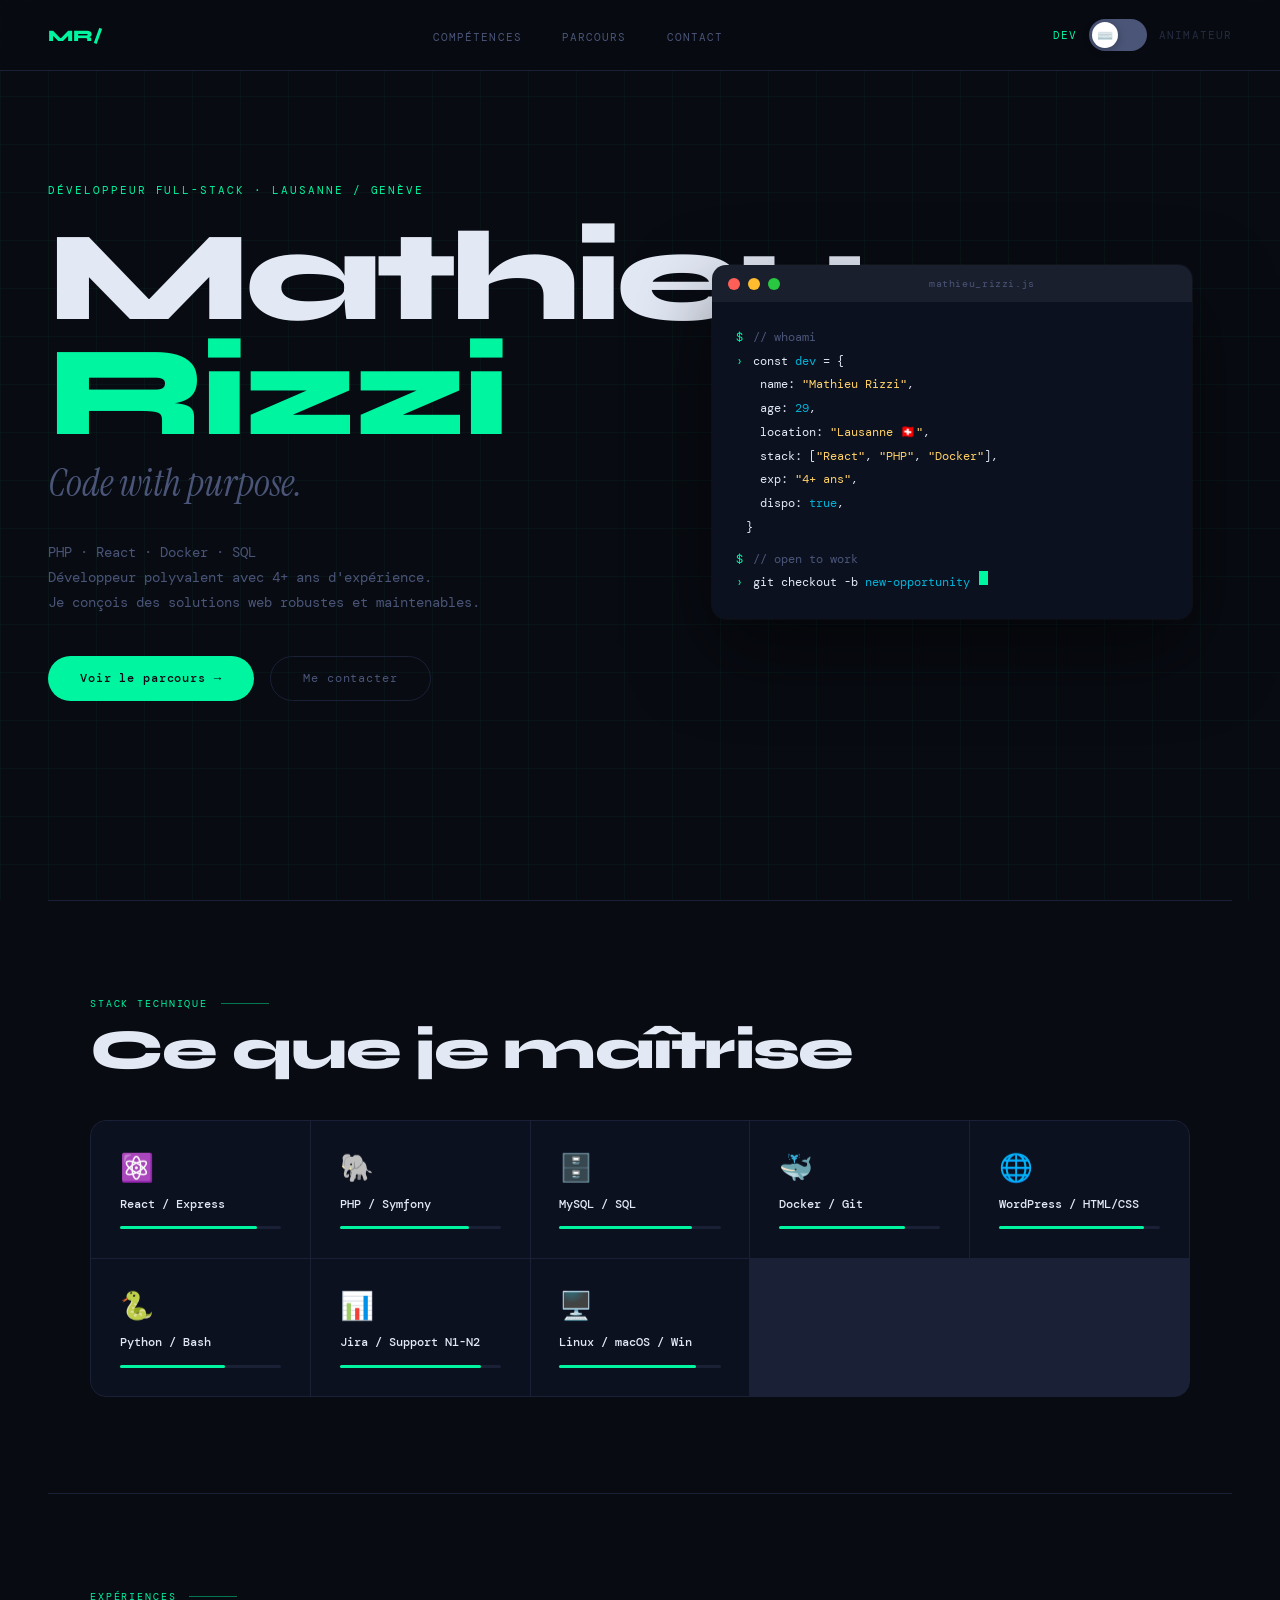
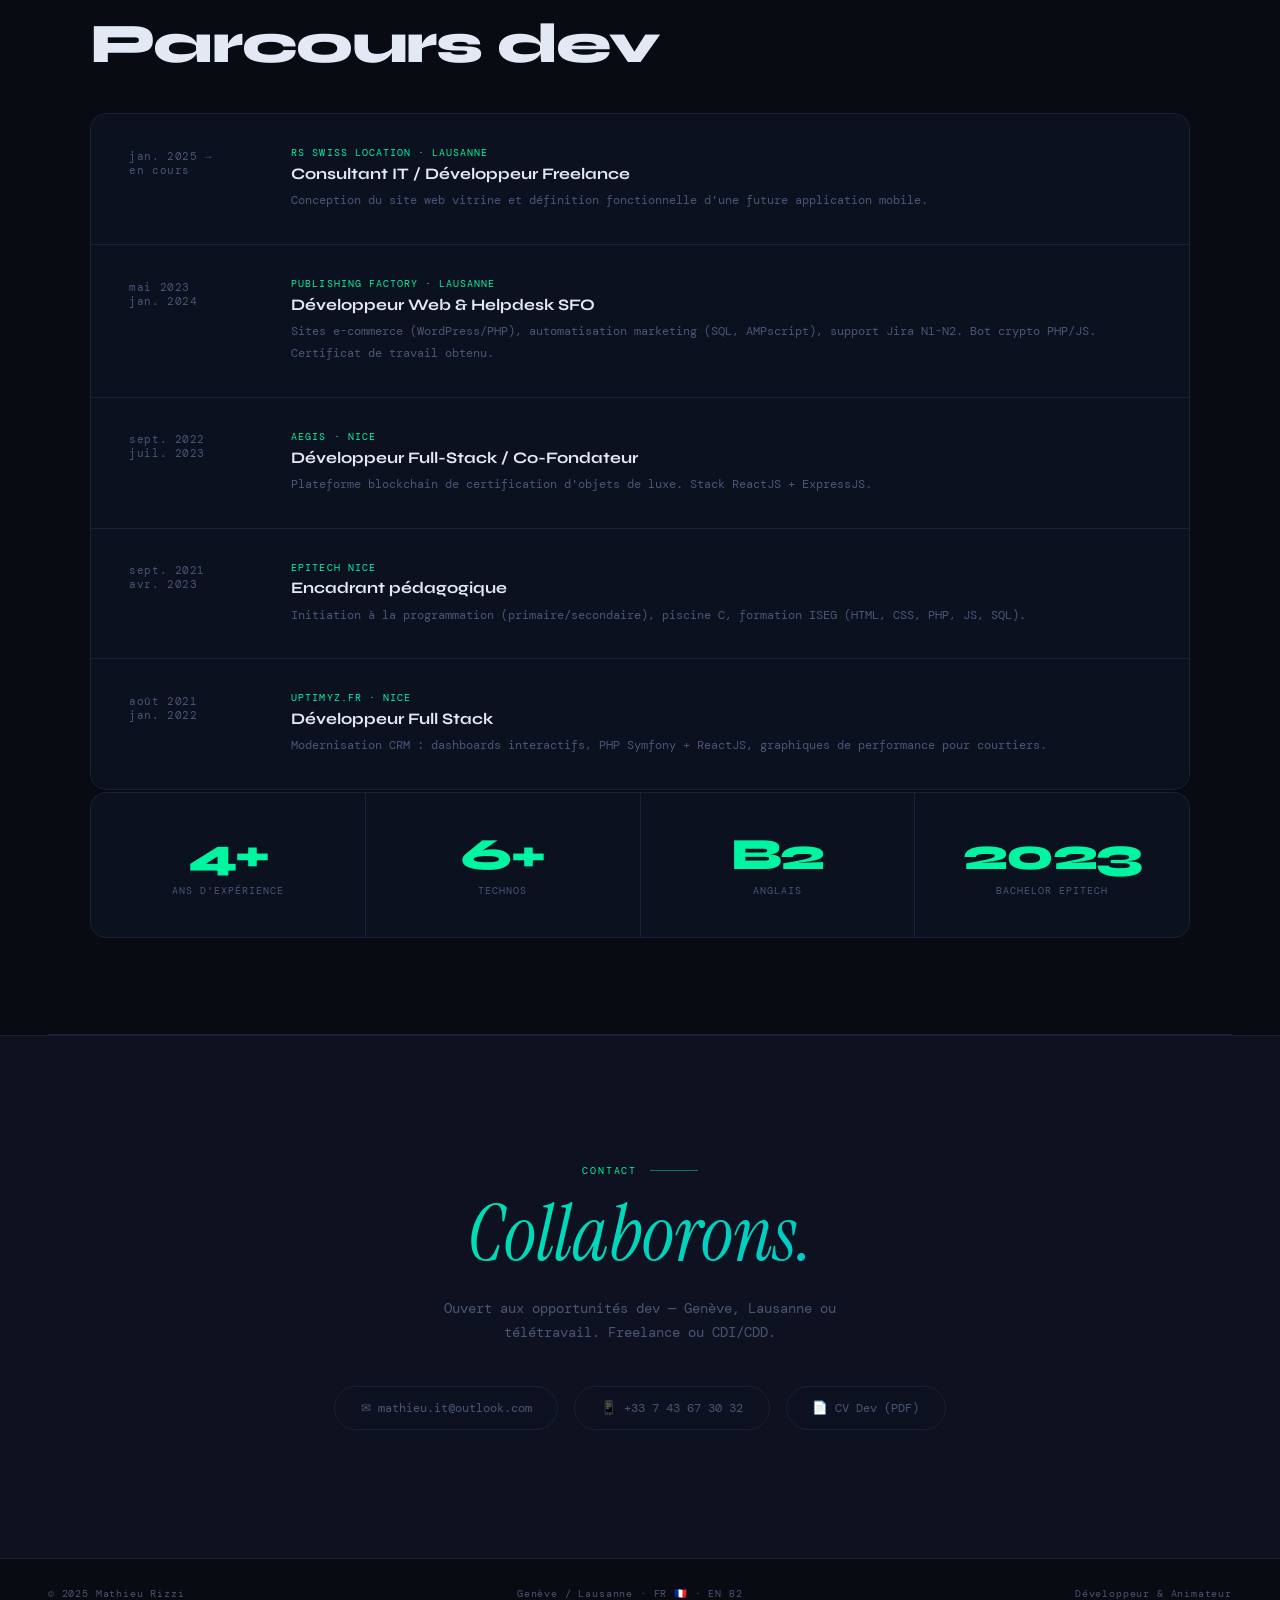
==== commit 9a13041c: "dynamic age" ====
--- a/portfolio_mathieu_rizzi_v3.html
+++ b/portfolio_mathieu_rizzi_v3.html
@@ -72,7 +72,7 @@
           <div class="t-line"><span class="t-prompt">$</span><span class="t-comment">// whoami</span></div>
           <div class="t-line"><span class="t-prompt">›</span><span class="t-cmd">const <span class="t-val">dev</span> = {</span></div>
           <div class="t-line"><span class="t-prompt"> </span><span class="t-cmd">&nbsp;&nbsp;name: <span class="t-str">"Mathieu Rizzi"</span>,</span></div>
-          <div class="t-line"><span class="t-prompt"> </span><span class="t-cmd">&nbsp;&nbsp;age: <span class="t-val">27</span>,</span></div>
+          <div class="t-line"><span class="t-prompt"> </span><span class="t-cmd">&nbsp;&nbsp;age: <span class="t-val" id="ageValue">28</span>,</span></div>
           <div class="t-line"><span class="t-prompt"> </span><span class="t-cmd">&nbsp;&nbsp;location: <span class="t-str">"Lausanne 🇨🇭"</span>,</span></div>
           <div class="t-line"><span class="t-prompt"> </span><span class="t-cmd">&nbsp;&nbsp;stack: [<span class="t-str">"React"</span>, <span class="t-str">"PHP"</span>, <span class="t-str">"Docker"</span>],</span></div>
           <div class="t-line"><span class="t-prompt"> </span><span class="t-cmd">&nbsp;&nbsp;exp: <span class="t-str">"4+ ans"</span>,</span></div>
